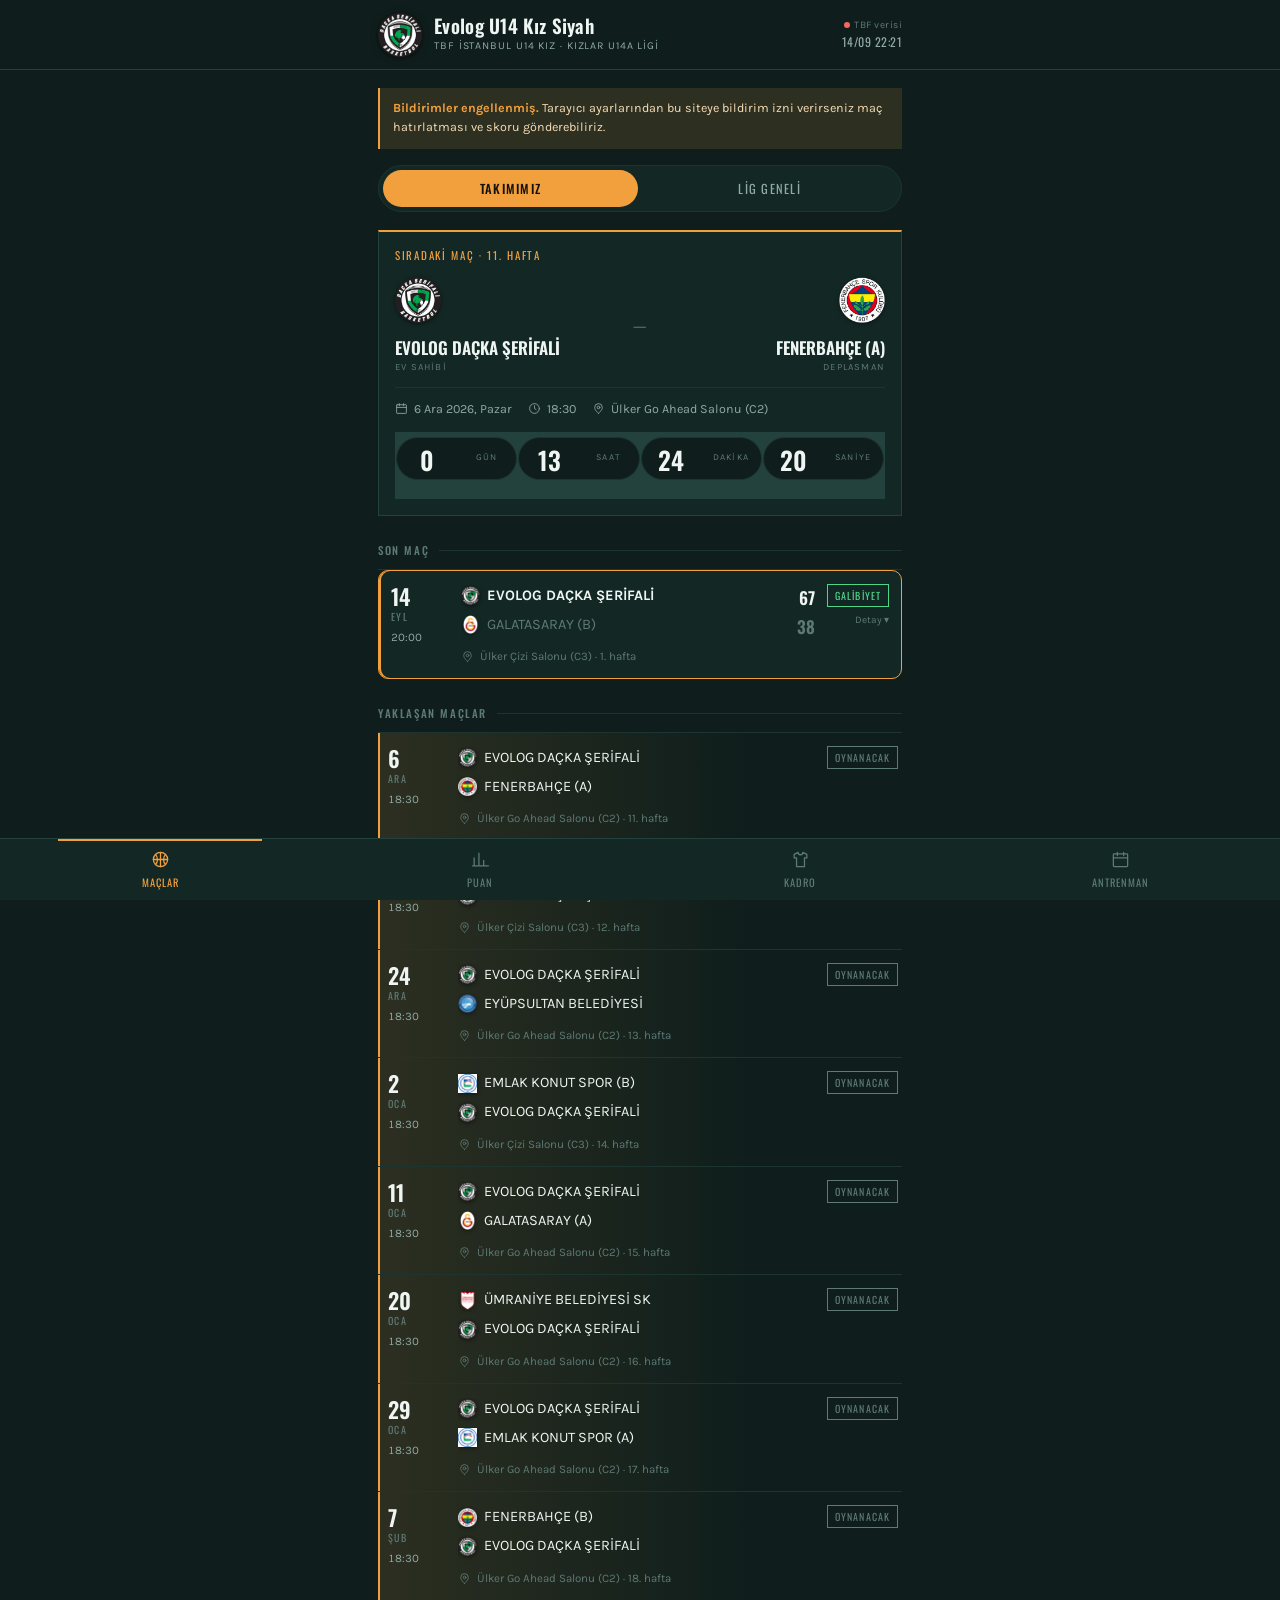
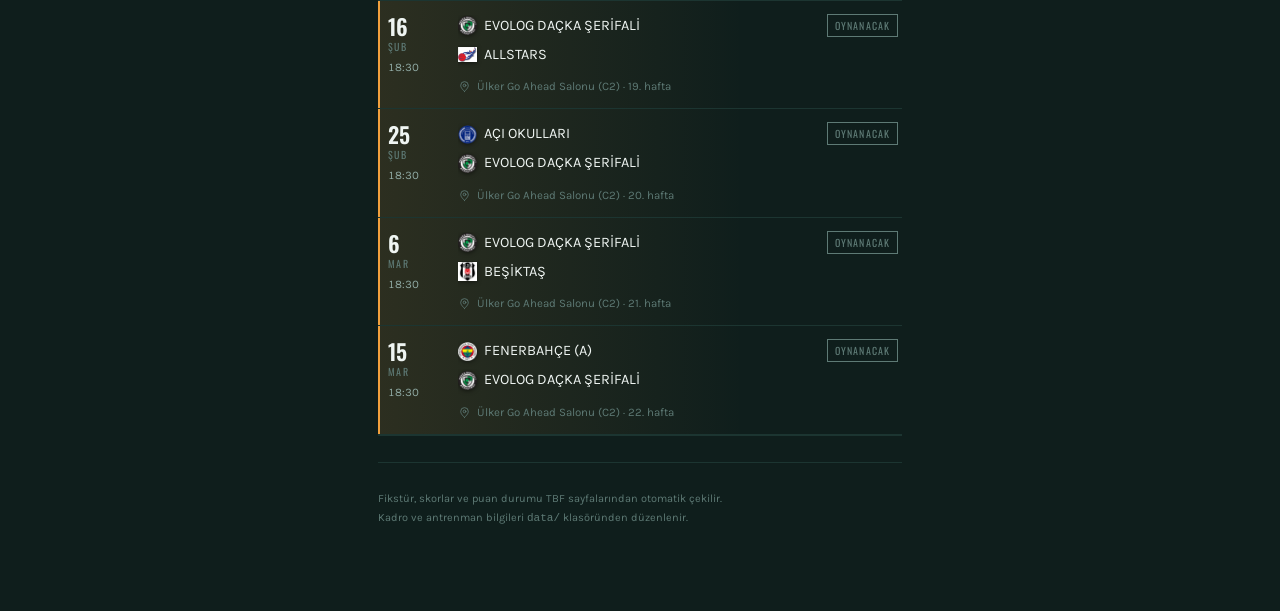
==== evolog/index.html @ e5e6396a "Maclar sekmesi yeni sira: siradaki mac -> son oynanan mac -> fikstur -> onceki Taze sonuc en cok mer" ====
<!DOCTYPE html>
<html lang="tr">
<head>
<meta charset="UTF-8">
<meta name="robots" content="noindex, nofollow">
  <meta name="viewport" content="width=device-width, initial-scale=1, viewport-fit=cover">
<meta name="theme-color" content="#0f1e1c">
<meta name="description" content="Evolog U14 Kız Siyah Basketbol Takımı — kadro, fikstür, puan durumu ve antrenman programı">
<meta name="apple-mobile-web-app-capable" content="yes">
<meta name="apple-mobile-web-app-status-bar-style" content="black-translucent">
<meta name="apple-mobile-web-app-title" content="Evolog U14 Siyah">
<title>Evolog U14 Kız Siyah</title>
<link rel="manifest" href="manifest.webmanifest">
<link rel="icon" href="icon.svg" type="image/svg+xml">
<link rel="apple-touch-icon" href="icon-192.png">
<link rel="preconnect" href="https://fonts.googleapis.com">
<link rel="preconnect" href="https://fonts.gstatic.com" crossorigin>
<link rel="stylesheet" href="https://fonts.googleapis.com/css2?family=Oswald:wght@400;500;600;700&family=Karla:wght@400;500;700&display=swap">
<link rel="stylesheet" href="styles.css">
</head>
<body>

<header class="topbar">
  <div class="wrap">
    <img class="crest" src="logo.png" alt="Evolog Şerifali Spor Kulübü" width="44" height="44">
    <div>
      <h1>Evolog U14 Kız Siyah</h1>
      <div class="sub" id="leagueLabel">TBF İstanbul U14 Kız</div>
    </div>
    <div class="sync" id="syncBox"><span class="dot off"></span>yükleniyor</div>
  </div>
</header>

<main class="wrap">
  <section class="panel" id="panel-maclar" role="tabpanel" aria-labelledby="tab-maclar">
    <div id="matchNotice"></div>
    <div id="pushSlot"></div>

    <div class="seg" role="tablist" aria-label="Maç görünümü">
      <button role="tab" id="seg-bizim" data-view="bizim" aria-selected="true">Takımımız</button>
      <button role="tab" id="seg-lig" data-view="lig" aria-selected="false">Lig geneli</button>
    </div>

    <div id="viewOurs">
      <div id="boardSlot"></div>

      <h2 class="eyebrow" id="lastTitle" hidden>Son maç</h2>
      <div class="sheet" id="lastMatch"></div>

      <h2 class="eyebrow" id="upcomingTitle">Yaklaşan maçlar</h2>
      <div class="sheet" id="upcomingList"></div>

      <h2 class="eyebrow" id="prevTitle" hidden>Önceki maçlar</h2>
      <div class="sheet" id="playedList"></div>
    </div>

    <div id="viewLeague" hidden>
      <div id="leagueWeeks"></div>
    </div>
  </section>

  <section class="panel" id="panel-puan" role="tabpanel" aria-labelledby="tab-puan" hidden>
    <div id="standingsNotice"></div>
    <h2 class="eyebrow" id="standingsTitle">Puan durumu</h2>
    <div id="standingsSlot"></div>
  </section>

  <section class="panel" id="panel-kadro" role="tabpanel" aria-labelledby="tab-kadro" hidden>
    <h2 class="eyebrow">Kadro</h2>
    <div class="sheet" id="rosterSlot"></div>
    <h2 class="eyebrow">Teknik kadro</h2>
    <div class="sheet" id="staffSlot"></div>
  </section>

  <section class="panel" id="panel-antrenman" role="tabpanel" aria-labelledby="tab-antrenman" hidden>
    <div id="nextTrainingSlot"></div>
    <h2 class="eyebrow">Haftalık program</h2>
    <div class="sheet" id="sessionsSlot"></div>
    <h2 class="eyebrow">Salonlar</h2>
    <div class="sheet" id="venuesSlot"></div>
    <p class="adminlink"><a href="yonetim.html">Antrenman programını düzenle</a></p>
  </section>

  <footer>
    Fikstür, skorlar ve puan durumu TBF sayfalarından otomatik çekilir.<br>
    Kadro ve antrenman bilgileri <code>data/</code> klasöründen düzenlenir.
  </footer>
</main>

<div class="overlay" id="playerSheet" hidden></div>

<div class="toast" id="toast" role="status" aria-live="polite" hidden></div>

<nav class="tabbar" role="tablist" aria-label="Bölümler">
  <button role="tab" id="tab-maclar" data-panel="maclar" aria-selected="true" aria-controls="panel-maclar">
    <svg viewBox="0 0 24 24" aria-hidden="true"><circle cx="12" cy="12" r="9"/><path d="M3 12h18M12 3v18M5.6 5.6c3.4 3 3.4 9.8 0 12.8M18.4 5.6c-3.4 3-3.4 9.8 0 12.8"/></svg>
    Maçlar
  </button>
  <button role="tab" id="tab-puan" data-panel="puan" aria-selected="false" aria-controls="panel-puan">
    <svg viewBox="0 0 24 24" aria-hidden="true"><path d="M4 20V10M10 20V4M16 20v-7M22 20H2"/></svg>
    Puan
  </button>
  <button role="tab" id="tab-kadro" data-panel="kadro" aria-selected="false" aria-controls="panel-kadro">
    <svg viewBox="0 0 24 24" aria-hidden="true"><path d="M9 3 4 5.5V10h3v11h10V10h3V5.5L15 3a3 3 0 0 1-6 0Z"/></svg>
    Kadro
  </button>
  <button role="tab" id="tab-antrenman" data-panel="antrenman" aria-selected="false" aria-controls="panel-antrenman">
    <svg viewBox="0 0 24 24" aria-hidden="true"><rect x="3" y="5" width="18" height="16" rx="1"/><path d="M3 10h18M8 3v4M16 3v4"/></svg>
    Antrenman
  </button>
</nav>

<script src="app.js"></script>
</body>
</html>
---- evolog/styles.css ----
/* Evolog U14 Kız — saha kenarı skorbord arayüzü.
   Bilinçli olarak tek temalı: loş salonlarda okunacak, her zeminde aynı durur. */

:root {
  /* Zemin: saha yeşiline çalan derin mürekkep */
  --ink:       #0f1e1c;
  --ink-2:     #132825;
  --ink-3:     #1b3733;
  --line:      #24423d;
  --line-soft: #1c3531;

  /* Metin */
  --chalk:     #eff5f2;
  --chalk-dim: #8fa9a3;
  --chalk-faint:#5e7a75;

  /* Aksan: parke ve top kehribarı — sayfada tek bir yerde harcanır */
  --amber:     #f2a03d;
  --amber-dim: rgba(242, 160, 61, .13);

  /* Anlamsal renkler (aksandan ayrı) */
  --win:  #4fd48a;
  --loss: #f2695e;

  --display: "Oswald", "Arial Narrow", Arial, sans-serif;
  --body: "Karla", system-ui, -apple-system, "Segoe UI", sans-serif;

  --gutter: 18px;
  --rail: 58px;
  --tabbar: 62px;
  --safe-b: env(safe-area-inset-bottom, 0px);
  --safe-t: env(safe-area-inset-top, 0px);
}

* { margin: 0; padding: 0; box-sizing: border-box; -webkit-tap-highlight-color: transparent; }
html { -webkit-text-size-adjust: 100%; background: var(--ink); }

body {
  min-height: 100vh;
  background: var(--ink);
  color: var(--chalk);
  font-family: var(--body);
  font-size: 15px;
  line-height: 1.5;
  padding-bottom: calc(var(--tabbar) + var(--safe-b) + 16px);
  overscroll-behavior-y: contain;
}

:focus-visible { outline: 2px solid var(--amber); outline-offset: 2px; border-radius: 3px; }

.wrap { max-width: 560px; margin: 0 auto; padding-inline: var(--gutter); }

/* ---------------------------------------------------------- üst bar */
.topbar {
  position: sticky; top: 0; z-index: 20;
  background: var(--ink);
  border-bottom: 1px solid var(--line);
  padding-block: 0;
}
.topbar .wrap {
  display: flex; align-items: center; gap: 12px;
  padding-top: calc(var(--safe-t) + 13px); padding-bottom: 12px;
}
.crest {
  width: 38px; height: 38px; flex: 0 0 38px; border-radius: 3px;
  background: var(--amber); color: #2a1a05;
  font-family: var(--display); font-weight: 700; font-size: 15px;
  display: grid; place-items: center; letter-spacing: .5px;
}
.topbar h1 {
  font-family: var(--display); font-weight: 600; font-size: 19px;
  letter-spacing: .3px; line-height: 1.05; text-wrap: balance;
}
.topbar .sub {
  font-size: 10.5px; color: var(--chalk-dim); letter-spacing: .9px;
  text-transform: uppercase; margin-top: 2px;
}
.sync {
  margin-left: auto; text-align: right; font-size: 10px; color: var(--chalk-faint);
  letter-spacing: .5px; line-height: 1.5; white-space: nowrap;
}
.sync .stamp { font-family: var(--display); font-size: 12px; color: var(--chalk-dim); }
.dot { width: 6px; height: 6px; border-radius: 50%; display: inline-block; margin-right: 4px; }
.dot.ok { background: var(--win); }
.dot.stale { background: var(--amber); }
.dot.off { background: var(--loss); }

/* ---------------------------------------------------------- genel */
main { padding-top: 18px; }
.panel[hidden] { display: none; }

.eyebrow {
  font-family: var(--display); font-weight: 500;
  font-size: 11px; letter-spacing: 1.6px; text-transform: uppercase;
  color: var(--chalk-faint); margin: 26px 0 10px;
  display: flex; align-items: center; gap: 10px;
}
.eyebrow::after { content: ""; flex: 1; height: 1px; background: var(--line-soft); }
main .panel > .eyebrow:first-of-type { margin-top: 4px; }

.icon { width: 13px; height: 13px; flex: 0 0 13px; stroke: currentColor; fill: none;
        stroke-width: 1.6; stroke-linecap: round; stroke-linejoin: round; vertical-align: -2px; }

.note {
  display: flex; gap: 10px; align-items: flex-start;
  border-left: 2px solid var(--amber); background: var(--amber-dim);
  padding: 11px 13px; font-size: 12.5px; line-height: 1.55;
  color: #f7ddb6; margin-bottom: 16px;
}
.note b { color: var(--amber); font-weight: 700; }
.note.bad { border-left-color: var(--loss); background: rgba(242,105,94,.1); color: #f8cdc9; }
.note.bad b { color: var(--loss); }
.note code { font-size: 11.5px; background: rgba(0,0,0,.28); padding: 1px 4px; border-radius: 2px; }

.blank {
  color: var(--chalk-faint); font-size: 13px; padding: 26px 0;
  border-top: 1px solid var(--line-soft); border-bottom: 1px solid var(--line-soft);
  text-align: center;
}

/* ---------------------------------------------------------- skorbord */
.board {
  background: var(--ink-2); border: 1px solid var(--line);
  border-top: 2px solid var(--amber);
  padding: 15px 16px 16px;
}
.board .label {
  font-family: var(--display); font-size: 11px; letter-spacing: 1.7px;
  text-transform: uppercase; color: var(--amber);
}
.board-teams {
  display: grid; grid-template-columns: 1fr auto 1fr; gap: 10px;
  align-items: center; margin: 14px 0 4px;
}
.board-teams .tname {
  font-family: var(--display); font-weight: 600; font-size: 17px;
  line-height: 1.15; text-wrap: balance;
}
.board-teams .trole {
  font-size: 9.5px; letter-spacing: 1.2px; text-transform: uppercase;
  color: var(--chalk-faint); margin-top: 3px;
}
.board-teams .side.right { text-align: right; }
.board-teams .dash {
  font-family: var(--display); color: var(--chalk-faint); font-size: 13px; letter-spacing: 1px;
}
.board-meta {
  display: flex; flex-wrap: wrap; gap: 5px 16px; margin-top: 12px;
  font-size: 12.5px; color: var(--chalk-dim);
  padding-top: 12px; border-top: 1px solid var(--line-soft);
}
.board-meta span { display: inline-flex; align-items: center; gap: 6px; }

.clock { display: grid; grid-template-columns: repeat(4, 1fr); gap: 1px; margin-top: 14px;
         background: var(--line); border: 1px solid var(--line); }
.clock .seg { background: var(--ink); padding: 9px 2px 7px; text-align: center; }
.clock .n {
  font-family: var(--display); font-weight: 600; font-size: 25px; line-height: 1;
  font-variant-numeric: tabular-nums; display: block; color: var(--chalk);
}
.clock .u {
  font-size: 9px; letter-spacing: 1.2px; text-transform: uppercase;
  color: var(--chalk-faint); display: block; margin-top: 4px;
}
.clock.live .n { color: var(--amber); }

/* ---------------------------------------------------------- fikstür çizelgesi */
.sheet { border-top: 1px solid var(--line-soft); }
.fx { border-bottom: 1px solid var(--line-soft); }
.fx.ours { background: linear-gradient(90deg, var(--amber-dim), transparent 70%); box-shadow: inset 2px 0 0 var(--amber); }

.fx-head {
  display: grid; grid-template-columns: var(--rail) minmax(0, 1fr) auto;
  gap: 12px; align-items: start; width: 100%;
  background: none; border: 0; color: inherit; font: inherit; text-align: left;
  padding: 13px 4px 13px 0; cursor: pointer;
}
.fx-head[disabled] { cursor: default; }
.fx.ours .fx-head { padding-left: 10px; }

.fx-when { padding-top: 1px; }
.fx-when .dd {
  font-family: var(--display); font-weight: 600; font-size: 22px; line-height: 1;
  display: block; font-variant-numeric: tabular-nums;
}
.fx-when .mm {
  font-family: var(--display); font-size: 10px; letter-spacing: 1.4px;
  text-transform: uppercase; color: var(--chalk-faint); display: block; margin-top: 2px;
}
.fx-when .hh {
  font-size: 11.5px; color: var(--chalk-dim); display: block; margin-top: 5px;
  font-variant-numeric: tabular-nums;
}

.fx-team {
  display: flex; justify-content: space-between; align-items: baseline; gap: 10px;
  padding: 1px 0;
}
.fx-team .nm { overflow: hidden; text-overflow: ellipsis; white-space: nowrap; font-size: 14.5px; }
.fx-team .sc {
  font-family: var(--display); font-weight: 600; font-size: 17px;
  font-variant-numeric: tabular-nums; color: var(--chalk-dim);
}
.fx-team.won .nm { font-weight: 700; }
.fx-team.won .sc { color: var(--chalk); }
.fx-team.lost .nm, .fx-team.lost .sc { color: var(--chalk-faint); }
.fx-sub {
  font-size: 11.5px; color: var(--chalk-faint); margin-top: 6px;
  display: flex; align-items: center; gap: 6px; min-width: 0;
}
.fx-sub span { overflow: hidden; text-overflow: ellipsis; white-space: nowrap; min-width: 0; }

.tag {
  font-family: var(--display); font-size: 10px; letter-spacing: 1.1px;
  text-transform: uppercase; padding: 3px 7px; white-space: nowrap;
  border: 1px solid currentColor; display: inline-block;
}
.tag.w { color: var(--win); }
.tag.l { color: var(--loss); }
.tag.s { color: var(--chalk-faint); }
.caret { font-size: 10px; color: var(--chalk-faint); margin-top: 6px; text-align: right; }

/* maç detayı */
.fx-body { padding: 0 0 16px var(--rail); margin-left: 12px; }
.fx.ours .fx-body { padding-left: calc(var(--rail) + 10px); }
.periods { display: grid; grid-auto-flow: column; gap: 1px; background: var(--line);
           border: 1px solid var(--line); margin-bottom: 16px; }
.periods .p { background: var(--ink-2); padding: 7px 2px; text-align: center; }
.periods .pn { font-size: 9px; letter-spacing: 1px; color: var(--chalk-faint);
               display: block; text-transform: uppercase; }
.periods .ps { font-family: var(--display); font-size: 14px; font-variant-numeric: tabular-nums;
               display: block; margin-top: 2px; }

.box-title {
  font-family: var(--display); font-size: 11px; letter-spacing: 1.4px;
  text-transform: uppercase; color: var(--chalk-dim); margin-bottom: 7px;
}
.scroll { overflow-x: auto; -webkit-overflow-scrolling: touch; overscroll-behavior-x: contain;
  scrollbar-width: thin; scrollbar-color: var(--line) transparent; }
.scroll::-webkit-scrollbar { height: 6px; }
.scroll::-webkit-scrollbar-thumb { background: var(--line); border-radius: 3px; }
.scroll::-webkit-scrollbar-track { background: transparent; }
table.box { width: 100%; border-collapse: collapse; font-size: 12.5px; }
table.box th {
  font-family: var(--display); font-size: 10px; letter-spacing: .8px; font-weight: 500;
  color: var(--chalk-faint); text-transform: uppercase;
  padding: 0 6px 6px; border-bottom: 1px solid var(--line); text-align: right;
}
table.box td { padding: 7px 6px; text-align: right; font-variant-numeric: tabular-nums;
               border-bottom: 1px solid var(--line-soft); white-space: nowrap; }
table.box th:first-child, table.box td:first-child { text-align: left; padding-left: 0;
  font-family: var(--display); font-size: 14px; color: var(--chalk-dim); width: 24px; }
table.box th:nth-child(2), table.box td:nth-child(2) { text-align: left; }
table.box td.pts { color: var(--amber); font-weight: 700; }
table.box + .box-title { margin-top: 18px; }

/* ---------------------------------------------------------- puan durumu */
table.tbl { width: 100%; border-collapse: collapse; font-size: 13.5px; }
table.tbl th {
  font-family: var(--display); font-size: 10px; letter-spacing: .9px; font-weight: 500;
  text-transform: uppercase; color: var(--chalk-faint);
  padding: 0 4px 8px; text-align: right; border-bottom: 1px solid var(--line);
}
table.tbl td { padding: 11px 4px; text-align: right; font-variant-numeric: tabular-nums;
               border-bottom: 1px solid var(--line-soft); }
table.tbl th:first-child, table.tbl td:first-child {
  text-align: left; width: 20px; padding-left: 0;
  font-family: var(--display); color: var(--chalk-faint);
}
table.tbl th:nth-child(2), table.tbl td:nth-child(2) {
  text-align: left; max-width: 40vw; overflow: hidden;
  text-overflow: ellipsis; white-space: nowrap;
}
table.tbl td:last-child { font-family: var(--display); font-size: 15px; padding-right: 0; }
table.tbl th:last-child { padding-right: 0; }
table.tbl tr.ours td { background: var(--amber-dim); font-weight: 700; }
table.tbl tr.ours td:first-child {
  box-shadow: inset 2px 0 0 var(--amber); color: var(--amber); padding-left: 9px;
}
table.tbl tr.ours td:last-child { color: var(--amber); }
.key { font-size: 11px; color: var(--chalk-faint); margin-top: 12px; line-height: 1.7; }

/* ---------------------------------------------------------- takım kağıdı */
.sheet .pl {
  display: grid; grid-template-columns: var(--rail) minmax(0, 1fr) auto;
  gap: 12px; align-items: center; padding: 12px 0;
  border-bottom: 1px solid var(--line-soft);
}
.sheet .ss {
  display: grid; grid-template-columns: minmax(0, 1fr) auto;
  gap: 12px; align-items: center; padding: 13px 0;
  border-bottom: 1px solid var(--line-soft);
}
.pl .no {
  font-family: var(--display); font-weight: 600; font-size: 24px;
  color: var(--amber); font-variant-numeric: tabular-nums; line-height: 1;
}
.pl .nm { font-size: 15px; }
.pl .meta { font-size: 11.5px; color: var(--chalk-faint); margin-top: 2px; }
.pl .yr { font-family: var(--display); font-size: 12px; color: var(--chalk-faint);
          letter-spacing: .5px; }

.ss .role { font-size: 10px; letter-spacing: 1.1px; text-transform: uppercase;
            color: var(--chalk-faint); font-family: var(--display); }
.ss .nm { font-size: 14.5px; margin-top: 2px; }
.ss a { color: var(--amber); text-decoration: none; font-family: var(--display);
        font-size: 11px; letter-spacing: 1.1px; text-transform: uppercase;
        border: 1px solid var(--amber); padding: 4px 9px; }

/* ---------------------------------------------------------- antrenman */
.ts { border-bottom: 1px solid var(--line-soft); display: grid;
      grid-template-columns: 74px minmax(0, 1fr); gap: 12px; padding: 13px 0; }
.ts > div { min-width: 0; }
.ts.today { background: linear-gradient(90deg, var(--amber-dim), transparent 70%);
            box-shadow: inset 2px 0 0 var(--amber); padding-left: 10px; }
.ts .dy { font-family: var(--display); font-size: 12.5px; letter-spacing: .4px;
          line-height: 1.2; color: var(--chalk-dim); }
.ts.today .dy { color: var(--amber); }
.ts .now { font-family: var(--display); font-size: 9.5px; letter-spacing: 1.2px;
           color: var(--amber); display: block; margin-top: 3px; }
.ts .tt { font-family: var(--display); font-weight: 500; font-size: 16px; letter-spacing: .2px; }
.ts .hr { font-size: 13px; color: var(--chalk); font-variant-numeric: tabular-nums; margin-top: 3px; }
.ts .wh { font-size: 11.5px; color: var(--chalk-faint); margin-top: 4px;
          display: flex; align-items: center; gap: 6px; flex-wrap: wrap; }
.ts .wh a { color: var(--amber); text-decoration: none; }

.venue { padding: 13px 0; border-bottom: 1px solid var(--line-soft); }
.venue .vn { font-family: var(--display); font-weight: 500; font-size: 15.5px; }
.venue .va { font-size: 12.5px; color: var(--chalk-faint); margin-top: 3px; }
.venue a { color: var(--amber); text-decoration: none; font-size: 12px;
           font-family: var(--display); letter-spacing: 1px; text-transform: uppercase;
           display: inline-block; margin-top: 7px; }

/* ---------------------------------------------------------- sekmeler */
.tabbar {
  position: fixed; left: 0; right: 0; bottom: 0; z-index: 30;
  height: calc(var(--tabbar) + var(--safe-b)); padding-bottom: var(--safe-b);
  display: grid; grid-template-columns: repeat(4, 1fr);
  background: var(--ink-2); border-top: 1px solid var(--line);
}
.tabbar button {
  background: none; border: 0; color: var(--chalk-faint); font-family: var(--display);
  font-size: 10.5px; letter-spacing: 1px; text-transform: uppercase;
  display: flex; flex-direction: column; align-items: center; justify-content: center;
  gap: 5px; cursor: pointer; padding: 0; position: relative;
}
.tabbar button svg { width: 19px; height: 19px; stroke: currentColor; fill: none;
                     stroke-width: 1.6; stroke-linecap: round; stroke-linejoin: round; }
.tabbar button[aria-selected="true"] { color: var(--amber); }
.tabbar button[aria-selected="true"]::before {
  content: ""; position: absolute; top: 0; left: 18%; right: 18%; height: 2px; background: var(--amber);
}

footer { color: var(--chalk-faint); font-size: 11px; line-height: 1.75;
         padding: 26px 0 6px; border-top: 1px solid var(--line-soft); margin-top: 26px; }

@media (min-width: 560px) {
  .sheet .pl { grid-template-columns: var(--rail) minmax(0, 1fr) auto; }
}

@media (prefers-reduced-motion: reduce) {
  * { animation: none !important; transition: none !important; }
}

/* --- otomatik tazeleme bildirimi ------------------------------------- */
.toast{
  position:fixed; left:50%; bottom:calc(var(--tabbar) + var(--safe-b) + 14px);
  transform:translate(-50%, 12px);
  max-width:min(92vw, 30rem); padding:.7rem 1.05rem;
  background:var(--amber); color:#14110b;
  font-family:var(--body); font-size:.86rem; font-weight:700;
  letter-spacing:.01em; border-radius:999px;
  box-shadow:0 10px 30px rgb(0 0 0 / .45);
  opacity:0; pointer-events:none; z-index:60;
  transition:opacity .28s ease, transform .28s ease;
}
.toast.show{ opacity:1; transform:translate(-50%, 0); }
@media (prefers-reduced-motion:reduce){ .toast{ transition:none; } }

.adminlink{ margin:1.8rem 0 0; text-align:center; }
.adminlink a{ color:var(--chalk-faint); font-size:.78rem; letter-spacing:.04em; text-decoration:none;
  border-bottom:1px dotted var(--line); padding-bottom:1px; }
.adminlink a:hover{ color:var(--amber); border-color:var(--amber); }

/* ------------------------------------------- dar ekranda tablolar yana kayar
   Telefonda 9 sütun sıkışıp okunmaz hale geliyordu. Tabloya alt sınır genişlik
   verip kaydırılabilir yaptık; sıra ve takım sütunu sabit kalır ki hangi satıra
   baktığınız kaybolmasın. */
@media (max-width: 620px) {
  table.tbl { min-width: 31rem; }
  table.box { min-width: 33rem; }

  table.tbl th:nth-child(2), table.tbl td:nth-child(2) { max-width: 9.5rem; }

  table.tbl th:first-child,  table.tbl td:first-child,
  table.tbl th:nth-child(2), table.tbl td:nth-child(2) {
    position: sticky; background: var(--ink); z-index: 2;
  }
  table.tbl th:first-child,  table.tbl td:first-child  { left: 0; }
  table.tbl th:nth-child(2), table.tbl td:nth-child(2) { left: 20px; }

  /* Sabit sütunların bittiği yer belli olsun. */
  table.tbl th:nth-child(2)::after, table.tbl td:nth-child(2)::after {
    content: ""; position: absolute; inset: 0 0 0 auto; width: 1px; background: var(--line);
  }

  /* Sabit hücre saydam olamaz: kendi satırımızın vurgusu düz renge çevrildi. */
  table.tbl tr.ours td:first-child, table.tbl tr.ours td:nth-child(2) { background: #2c2f20; }
}

.swipe-hint { display: none; }
@media (max-width: 620px) {
  .swipe-hint { display: block; font-size: 11px; color: var(--chalk-faint); margin-top: 8px; }
}

/* ------------------------------------------------------- takım logoları */
.tm { display: inline-flex; align-items: center; gap: 8px; min-width: 0; }
.tm > span { overflow: hidden; text-overflow: ellipsis; white-space: nowrap; }
img.lg { width: 22px; height: 22px; object-fit: contain; flex: 0 0 auto;
  filter: drop-shadow(0 1px 2px rgb(0 0 0 / .5)); }
img.lg.big { width: 46px; height: 46px; margin-bottom: 8px; }
.fx-team .nm .tm { gap: 7px; }
.fx-team .nm img.lg { width: 19px; height: 19px; }

/* --------------------------------------------------- antrenman programı
   Salonda/serviste telefona bakılarak okunuyor: saat, gün ve salon iri ve
   kontrastlı. Aynı güne düşen birden fazla seans tek başlık altında. */
.tday { border: 1px solid var(--line-soft); border-radius: 12px;
  background: var(--ink-2); margin-bottom: 12px; overflow: hidden; }
.tday.today { border-color: var(--amber); box-shadow: 0 0 0 1px var(--amber-dim); }

.tday-h { display: flex; align-items: baseline; gap: 10px;
  padding: 12px 14px; background: var(--ink-3); border-bottom: 1px solid var(--line-soft); }
.tday-n { font-family: var(--display); font-size: 19px; font-weight: 600;
  letter-spacing: .04em; text-transform: uppercase; color: var(--chalk); }
.tday-d { font-family: var(--display); font-size: 14px; color: var(--chalk-dim);
  letter-spacing: .06em; }
.tday-h .now { margin-left: auto; font-family: var(--display); font-size: 10px;
  letter-spacing: .14em; background: var(--amber); color: #14110b;
  padding: 3px 9px; border-radius: 999px; }

.tslot { display: grid; grid-template-columns: 5.4rem minmax(0, 1fr);
  gap: 14px; padding: 14px 14px 14px 11px; border-top: 1px solid var(--line-soft);
  border-left: 3px solid var(--venue, var(--amber)); }
.tslot:first-of-type { border-top: 0; }
.tslot-t { font-family: var(--display); font-size: 27px; font-weight: 500;
  line-height: 1; color: var(--amber); font-variant-numeric: tabular-nums; }
.tslot-e { display: block; font-size: 14px; color: var(--chalk-faint); margin-top: 5px; }
.tslot-e::before { content: "→ "; }
.tslot-x { font-family: var(--display); font-size: 17px; letter-spacing: .03em;
  color: var(--chalk); margin-bottom: 5px; }
.tslot-v { display: flex; align-items: center; gap: 6px; flex-wrap: wrap;
  font-size: 15px; color: var(--chalk-dim); }
/* Salon adı kendi renginde bir rozet: hangi salon olduğu okumadan anlaşılsın. */
.vchip { font-family: var(--display); font-size: 14px; letter-spacing: .05em;
  text-transform: uppercase; color: var(--venue, var(--amber));
  border: 1px solid color-mix(in srgb, var(--venue, #f2a03d) 45%, transparent);
  background: color-mix(in srgb, var(--venue, #f2a03d) 13%, transparent);
  padding: 3px 10px; border-radius: 999px; }
@supports not (color: color-mix(in srgb, red 50%, blue)) {
  .vchip { border-color: var(--line); background: var(--ink-3); }
}
.tslot-v a { color: var(--amber); font-size: 13px; text-decoration: none;
  border-bottom: 1px solid transparent; }
.tslot-v a:hover { border-color: var(--amber); }
.tslot-c { font-size: 13px; color: var(--chalk-faint); margin-top: 4px; }

@media (max-width: 380px) {
  .tslot { grid-template-columns: 4.6rem minmax(0, 1fr); gap: 11px; padding: 12px; }
  .tslot-t { font-size: 23px; }
}

/* yönetim ekranı: salon renk örneği */
.swatch { width: 14px; height: 14px; border-radius: 4px; flex: 0 0 auto;
  border: 1px solid rgb(255 255 255 / .25); display: inline-block; }
.colorrow { display: flex; align-items: center; gap: .6rem; }
.colorrow span { font-size: .78rem; letter-spacing: .1em; text-transform: uppercase;
  color: var(--chalk-faint); }
.colorrow input[type=color] { width: 3.2rem; height: 2rem; padding: 2px; }

/* Başlıktaki kulüp arması (TBF'deki resmî logo). */
img.crest { width: 44px; height: 44px; object-fit: contain; border-radius: 0;
  background: none; border: 0; padding: 0; flex: 0 0 auto;
  filter: drop-shadow(0 1px 3px rgb(0 0 0 / .6)); }

/* ===================================================== oyuncu profili ===== */
/* Kadro satırı artık bir düğme: profil açar. */
.sheet button.pl { width: 100%; background: none; border: 0; border-bottom: 1px solid var(--line-soft);
  color: inherit; font: inherit; text-align: left; cursor: default; }
.sheet button.pl.has { cursor: pointer; }
.sheet button.pl.has:hover .nm { color: var(--amber); }
.sheet button.pl.has:focus-visible { outline: 2px solid var(--amber); outline-offset: -2px; }
.yr.avgpts { text-align: right; line-height: 1.15; }
.yr.avgpts b { display: block; font-family: var(--display); font-size: 19px; color: var(--amber); }
.yr.avgpts span { font-size: 10px; letter-spacing: .08em; text-transform: uppercase; color: var(--chalk-faint); }

body.locked { overflow: hidden; }
.overlay { position: fixed; inset: 0; background: rgb(4 10 9 / .72);
  backdrop-filter: blur(2px); z-index: 80; display: flex; align-items: flex-end; }
/* hidden özniteliği display:flex tarafından ezilmesin. */
[hidden] { display: none !important; }
@media (min-width: 640px) { .overlay { align-items: center; justify-content: center; } }

.psheet { background: var(--ink); width: 100%; max-height: 88vh; overflow-y: auto;
  border-top: 1px solid var(--line); border-radius: 16px 16px 0 0;
  padding-bottom: calc(18px + env(safe-area-inset-bottom, 0px)); }
@media (min-width: 640px) {
  .psheet { max-width: 38rem; border-radius: 14px; border: 1px solid var(--line); }
}

.ph { display: grid; grid-template-columns: auto minmax(0, 1fr) auto; gap: 14px;
  align-items: center; padding: 18px var(--gutter) 14px;
  border-bottom: 1px solid var(--line); position: sticky; top: 0; background: var(--ink); z-index: 2; }
.ph h2 { font-family: var(--display); font-size: 20px; font-weight: 500; letter-spacing: .03em; margin: 0; }
.pno { font-family: var(--display); font-size: 30px; color: var(--amber); line-height: 1;
  min-width: 1.6rem; text-align: center; }
.pmeta { font-size: 12.5px; color: var(--chalk-dim); margin-top: 3px; }
.pclose { background: none; border: 1px solid var(--line); color: var(--chalk-dim);
  width: 34px; height: 34px; border-radius: 50%; font-size: 15px; cursor: pointer; }
.pclose:hover { color: var(--amber); border-color: var(--amber); }
.pbody { padding: 16px var(--gutter) 0; }
.pbody .eyebrow { margin-top: 22px; }

/* Sezon özeti: rakam başrolde, grafik değil. */
.tiles { display: grid; grid-template-columns: repeat(3, minmax(0, 1fr)); gap: 8px; }
@media (max-width: 400px) { .tiles { grid-template-columns: repeat(2, minmax(0, 1fr)); } }
.tile { background: var(--ink-2); border: 1px solid var(--line-soft); border-radius: 10px;
  padding: 12px 10px; }
.tv { font-family: var(--display); font-size: 25px; line-height: 1; color: var(--chalk);
  font-variant-numeric: tabular-nums; }
.tl { font-size: 10.5px; letter-spacing: .1em; text-transform: uppercase;
  color: var(--chalk-faint); margin-top: 6px; }
.ts2 { font-size: 11.5px; color: var(--chalk-dim); margin-top: 3px; }

/* Maç dökümü: sayı sütununda satır içi büyüklük çubuğu (tek renk, tek ölçek). */
table.mlog td.barcell { position: relative; }
table.mlog td.barcell .bar { position: absolute; left: 0; top: 50%; transform: translateY(-50%);
  height: 17px; background: var(--amber-dim); border-radius: 0 4px 4px 0;
  border-left: 2px solid var(--amber); }
table.mlog td.barcell b { position: relative; font-family: var(--display); font-size: 15px;
  color: var(--amber); }
table.mlog td.mw { text-align: left; color: var(--chalk-faint); font-family: var(--display); }
table.mlog td.mo { text-align: left; white-space: nowrap; }
table.mlog td.mo span { display: inline-block; width: 6px; height: 6px; border-radius: 50%;
  margin-right: 7px; vertical-align: middle; }
table.mlog td.mo span.w { background: var(--win); }
table.mlog td.mo span.l { background: var(--loss); }

/* ====================================================== lig geneli ======= */
.seg { display: grid; grid-template-columns: 1fr 1fr; gap: 4px; padding: 4px;
  background: var(--ink-2); border: 1px solid var(--line-soft); border-radius: 999px;
  margin: 4px 0 18px; }
.seg button { background: none; border: 0; color: var(--chalk-dim); cursor: pointer;
  font-family: var(--display); font-size: 12.5px; letter-spacing: .1em;
  text-transform: uppercase; padding: 9px 6px; border-radius: 999px; }
.seg button[aria-selected="true"] { background: var(--amber); color: #14110b; font-weight: 500; }

.wk { border: 1px solid var(--line-soft); border-radius: 10px; margin-bottom: 8px;
  background: var(--ink-2); overflow: hidden; }
.wk-h { width: 100%; display: flex; align-items: center; gap: 10px; background: none;
  border: 0; color: inherit; cursor: pointer; padding: 12px 14px; text-align: left; }
.wk-h:focus-visible { outline: 2px solid var(--amber); outline-offset: -2px; }
.wk-n { font-family: var(--display); font-size: 15px; letter-spacing: .05em;
  text-transform: uppercase; }
.wk-s { font-size: 11.5px; color: var(--chalk-faint); margin-left: auto; }
.wk-h .caret { color: var(--chalk-faint); font-size: 12px; }

.lm { display: grid; grid-template-columns: 4.1rem minmax(0, 1fr); gap: 12px;
  padding: 11px 14px; border-top: 1px solid var(--line-soft); }
.lm.ours { background: var(--amber-dim); box-shadow: inset 3px 0 0 var(--amber); }
.lm-d { font-family: var(--display); font-size: 13.5px; color: var(--chalk-dim);
  line-height: 1.35; }
.lm-d span { display: block; font-size: 11.5px; color: var(--chalk-faint); }
.lm-t { display: flex; align-items: center; gap: 8px; padding: 2px 0; min-width: 0; }
.lm-t .tm { flex: 1 1 auto; font-size: 13.5px; }
.lm-t.won { color: var(--chalk); font-weight: 700; }
.lm-t.lost { color: var(--chalk-faint); }
.lm-s { font-family: var(--display); font-size: 16px; font-variant-numeric: tabular-nums;
  flex: 0 0 auto; min-width: 1.5rem; text-align: right; }
.lm-v { display: flex; align-items: center; gap: 5px; font-size: 11.5px;
  color: var(--chalk-faint); margin-top: 4px; }
.lm-v .icon { width: 12px; height: 12px; flex: 0 0 auto; }
.lm-v span { overflow: hidden; text-overflow: ellipsis; white-space: nowrap; }

/* ------------------------------------------------------------- bildirim */
.pushrow { display: flex; align-items: center; gap: 12px; margin: 0 0 14px;
  padding: 12px 14px; background: var(--ink-2); border: 1px solid var(--line-soft);
  border-radius: 10px; }
.pushrow.on { border-color: var(--win); }
.pushrow b { display: block; font-family: var(--display); font-size: 14px;
  letter-spacing: .04em; color: var(--chalk); }
.pushrow span { display: block; font-size: 12px; color: var(--chalk-dim); margin-top: 2px; }
.pushrow button { margin-left: auto; flex: 0 0 auto; background: var(--amber);
  color: #14110b; border: 0; border-radius: 999px; padding: 8px 18px; cursor: pointer;
  font-family: var(--display); font-size: 12px; letter-spacing: .1em; text-transform: uppercase; }
.pushrow.on button { background: transparent; color: var(--chalk-dim); border: 1px solid var(--line); }
.pushrow button:disabled { opacity: .5; cursor: default; }

/* Son oynanan maç: listede öne çıksın ama detayı kapalı başlar. */
.fx.hot { border: 1px solid var(--amber); border-radius: 10px; background: var(--ink-2); }
.fx.hot .fx-head { padding-left: 12px; padding-right: 12px; }
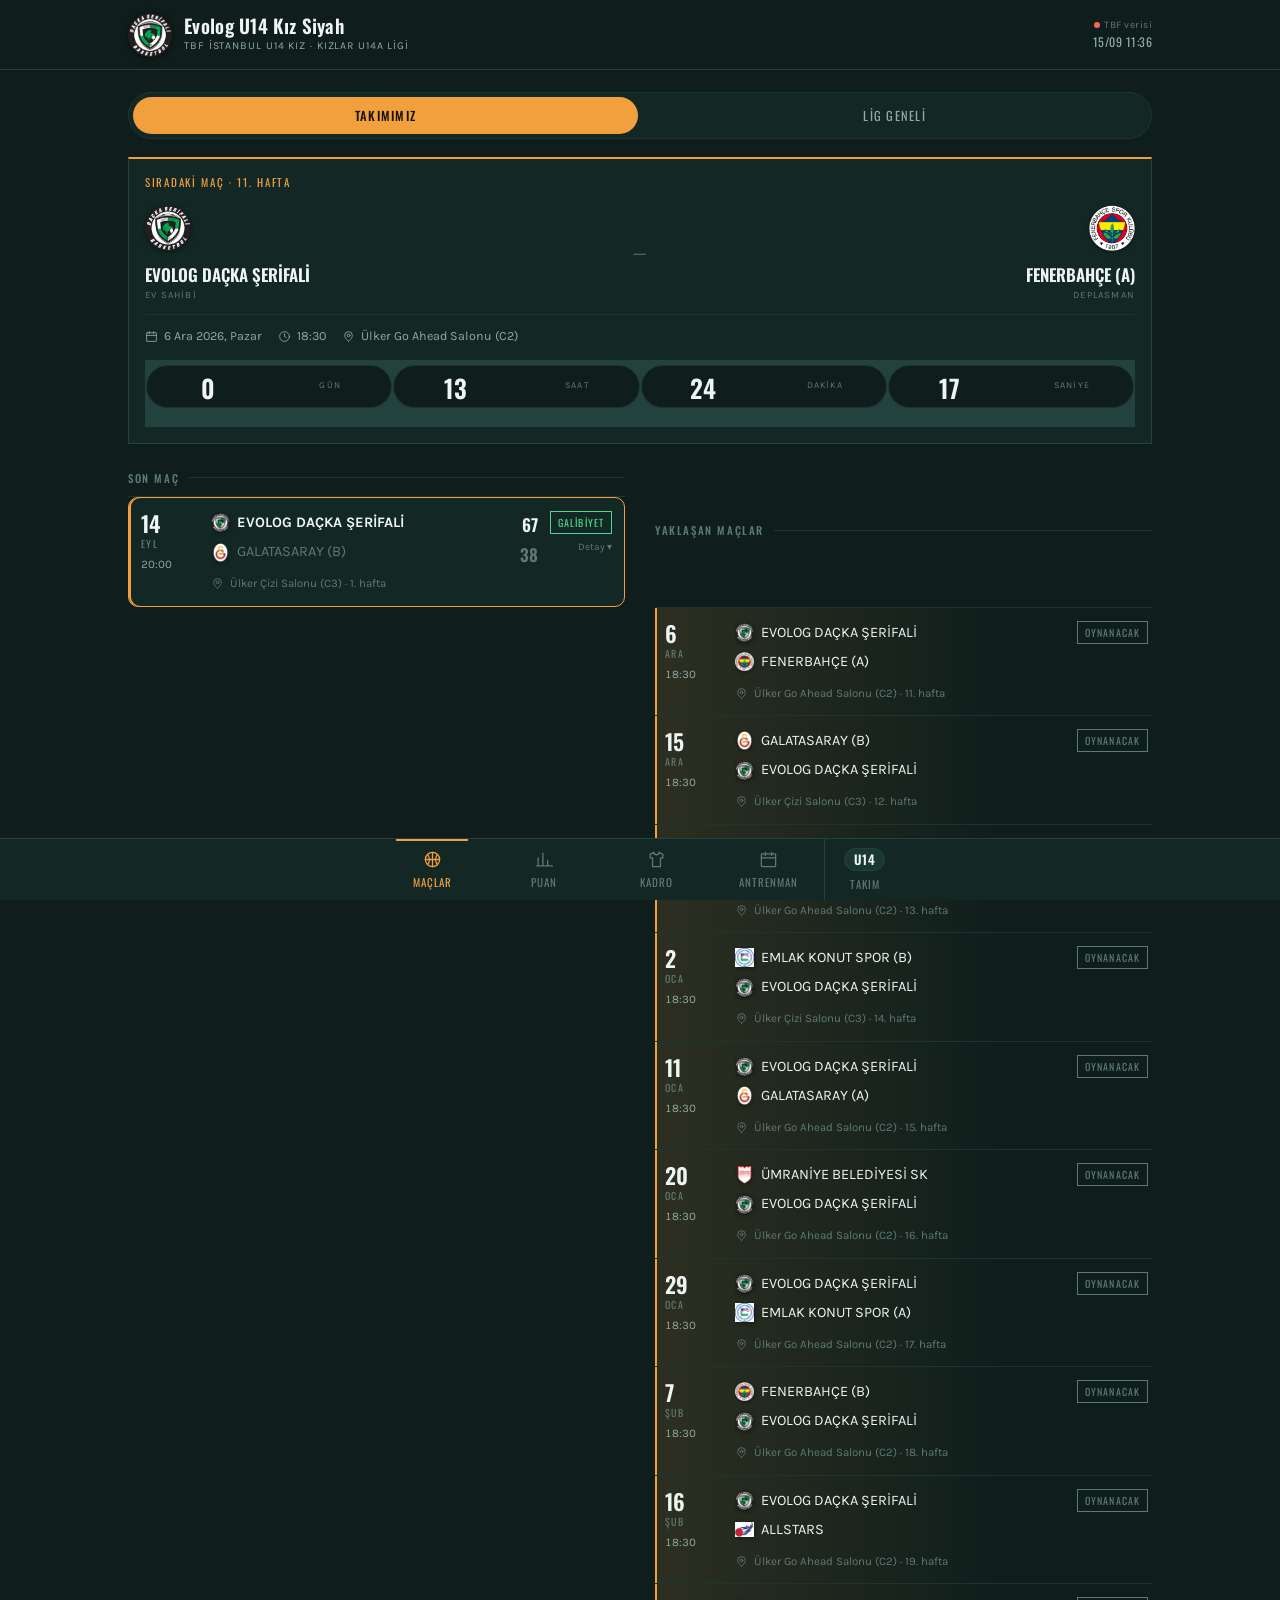
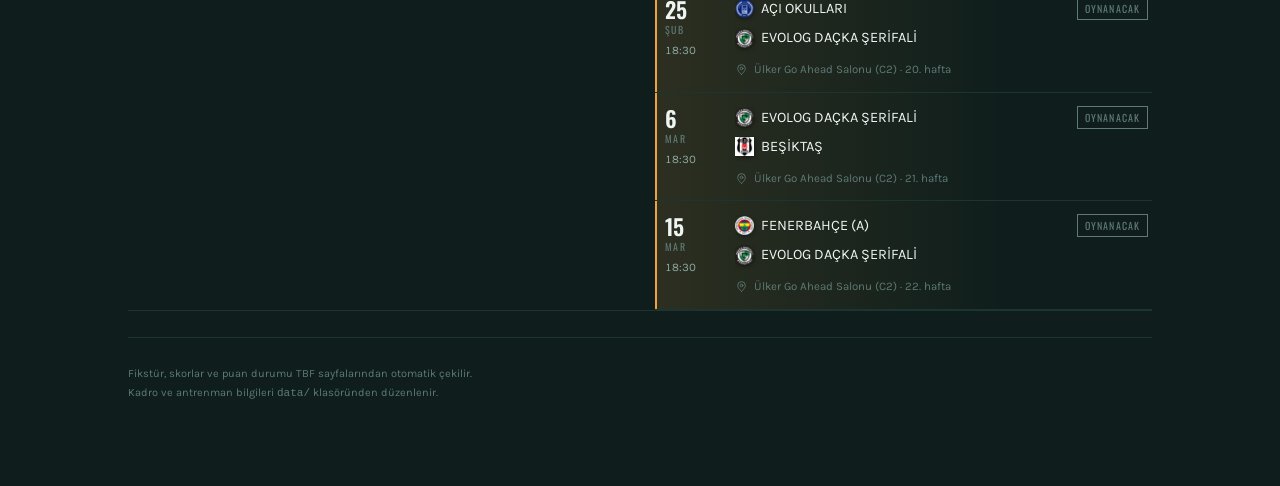
==== commit 764f0ad7: "Uygulamada yas secici: alt cubugun sag ucunda takim + ayarlar sayfasi - Secim localStorage'da, bir s" ====
--- a/evolog/index.html
+++ b/evolog/index.html
@@ -24,7 +24,7 @@
   <div class="wrap">
     <img class="crest" src="logo.png" alt="Evolog Şerifali Spor Kulübü" width="44" height="44">
     <div>
-      <h1>Evolog U14 Kız Siyah</h1>
+      <h1 id="teamName">Evolog U14 Kız Siyah</h1>
       <div class="sub" id="leagueLabel">TBF İstanbul U14 Kız</div>
     </div>
     <div class="sync" id="syncBox"><span class="dot off"></span>yükleniyor</div>
@@ -34,7 +34,7 @@
 <main class="wrap">
   <section class="panel" id="panel-maclar" role="tabpanel" aria-labelledby="tab-maclar">
     <div id="matchNotice"></div>
-    <div id="pushSlot"></div>
+    <div id="iosHint"></div>
 
     <div class="seg" role="tablist" aria-label="Maç görünümü">
       <button role="tab" id="seg-bizim" data-view="bizim" aria-selected="true">Takımımız</button>
@@ -88,6 +88,7 @@
 </main>
 
 <div class="overlay" id="playerSheet" hidden></div>
+<div class="overlay" id="ageSheet" hidden></div>
 
 <div class="toast" id="toast" role="status" aria-live="polite" hidden></div>
 
@@ -108,6 +109,11 @@
     <svg viewBox="0 0 24 24" aria-hidden="true"><rect x="3" y="5" width="18" height="16" rx="1"/><path d="M3 10h18M8 3v4M16 3v4"/></svg>
     Antrenman
   </button>
+  <button type="button" id="tab-takim" class="agetab" aria-haspopup="dialog" aria-expanded="false"
+          aria-label="Takım ve ayarlar">
+    <span class="agebadge" id="ageBadge">U14</span>
+    Takım
+  </button>
 </nav>
 
 <script src="app.js"></script>
--- a/evolog/styles.css
+++ b/evolog/styles.css
@@ -335,9 +335,19 @@
 .tabbar {
   position: fixed; left: 0; right: 0; bottom: 0; z-index: 30;
   height: calc(var(--tabbar) + var(--safe-b)); padding-bottom: var(--safe-b);
-  display: grid; grid-template-columns: repeat(4, 1fr);
+  display: grid; grid-template-columns: repeat(4, 1fr) 4.6rem;
   background: var(--ink-2); border-top: 1px solid var(--line);
 }
+/* Yas secici: cubugun sag ucunda, ayirici cizgiyle ayrilmis. */
+.tabbar .agetab { border-left: 1px solid var(--line); }
+.tabbar .agetab[aria-expanded="true"] { color: var(--amber); }
+.agebadge {
+  font-family: var(--display); font-size: 13px; font-weight: 600; letter-spacing: .5px;
+  line-height: 1; color: var(--chalk); border: 1px solid var(--line);
+  border-radius: 999px; padding: 4px 9px; background: var(--ink-3);
+}
+.tabbar .agetab[aria-expanded="true"] .agebadge,
+.tabbar .agetab:hover .agebadge { color: var(--amber); border-color: var(--amber); }
 .tabbar button {
   background: none; border: 0; color: var(--chalk-faint); font-family: var(--display);
   font-size: 10.5px; letter-spacing: 1px; text-transform: uppercase;
@@ -599,3 +609,75 @@
 /* Son oynanan maç: listede öne çıksın ama detayı kapalı başlar. */
 .fx.hot { border: 1px solid var(--amber); border-radius: 10px; background: var(--ink-2); }
 .fx.hot .fx-head { padding-left: 12px; padding-right: 12px; }
+
+
+/* ---------------------------------------------- takım / ayarlar sayfası */
+.ph.sh { grid-template-columns: minmax(0, 1fr) auto; }
+
+.slist { border-top: 1px solid var(--line-soft); margin-bottom: 18px; }
+.srow {
+  width: 100%; display: flex; align-items: center; justify-content: space-between;
+  gap: 12px; padding: 14px 2px; background: none; border: 0;
+  border-bottom: 1px solid var(--line-soft); color: var(--chalk);
+  font-family: var(--body); font-size: 15px; text-align: left; cursor: pointer;
+}
+.srow.flat { cursor: default; }
+.srow.link { text-decoration: none; }
+.srow:disabled { opacity: .5; cursor: progress; }
+.srow .dim { color: var(--chalk-dim); font-size: 13.5px; }
+.srow.pick.on { color: var(--amber); }
+.srow .tick { color: var(--amber); font-size: 15px; min-width: 1rem; text-align: right; }
+.shint { color: var(--chalk-dim); font-size: 12.5px; line-height: 1.6; margin: 10px 2px 0; }
+
+/* Anahtar: iOS'taki gibi kaydiran dugme. */
+.srow .sw {
+  flex: 0 0 auto; width: 44px; height: 26px; border-radius: 999px;
+  background: var(--ink-3); border: 1px solid var(--line); position: relative;
+  transition: background .18s ease, border-color .18s ease;
+}
+.srow .sw::after {
+  content: ""; position: absolute; top: 2px; left: 2px; width: 20px; height: 20px;
+  border-radius: 50%; background: var(--chalk-dim); transition: transform .18s ease, background .18s ease;
+}
+.srow.tgl.on .sw { background: var(--amber-dim); border-color: var(--amber); }
+.srow.tgl.on .sw::after { transform: translateX(18px); background: var(--amber); }
+
+/* iOS uyarısını kapatma düğmesi */
+.note .hintx {
+  flex: 0 0 auto; align-self: flex-start; background: none; border: 0;
+  color: var(--chalk-faint); font-size: 14px; line-height: 1; cursor: pointer;
+  padding: 2px 0 2px 10px;
+}
+.note .hintx:hover { color: var(--amber); }
+
+/* Yeni veri geldiğinde: mesaj yok, üst bardaki saat kısaca vurgulanır. */
+@keyframes syncpulse {
+  0%   { color: var(--amber); }
+  100% { color: inherit; }
+}
+.sync.pulse .stamp { animation: syncpulse 1.6s ease-out; }
+
+/* ------------------------------------------------- tablet ve geniş ekran */
+@media (min-width: 768px) {
+  .wrap { max-width: 900px; }
+  .tabbar {
+    grid-template-columns: repeat(4, minmax(0, 7rem)) 5rem;
+    justify-content: center; gap: 0;
+  }
+  .tabbar button { font-size: 11px; }
+  table.tbl, table.box { min-width: 0; }
+}
+
+@media (min-width: 1024px) {
+  .wrap { max-width: 1060px; }
+  /* Maçlar ve puan durumu yan yana sığar: tek sütunluk dar şerit kalmasın. */
+  #viewOurs { display: grid; grid-template-columns: minmax(0, 1fr) minmax(0, 1fr);
+              gap: 0 30px; align-items: start; }
+  #viewOurs > #boardSlot { grid-column: 1 / -1; }
+  #viewOurs > #lastTitle, #viewOurs > #lastMatch { grid-column: 1; }
+  #viewOurs > #upcomingTitle, #viewOurs > #upcomingList { grid-column: 2; }
+  #viewOurs > #prevTitle, #viewOurs > #playedList { grid-column: 1 / -1; }
+  #panel-kadro { display: grid; grid-template-columns: minmax(0, 1.6fr) minmax(0, 1fr);
+                 gap: 0 30px; align-items: start; }
+  #panel-kadro > h2:first-child, #panel-kadro > #rosterSlot { grid-column: 1; }
+}
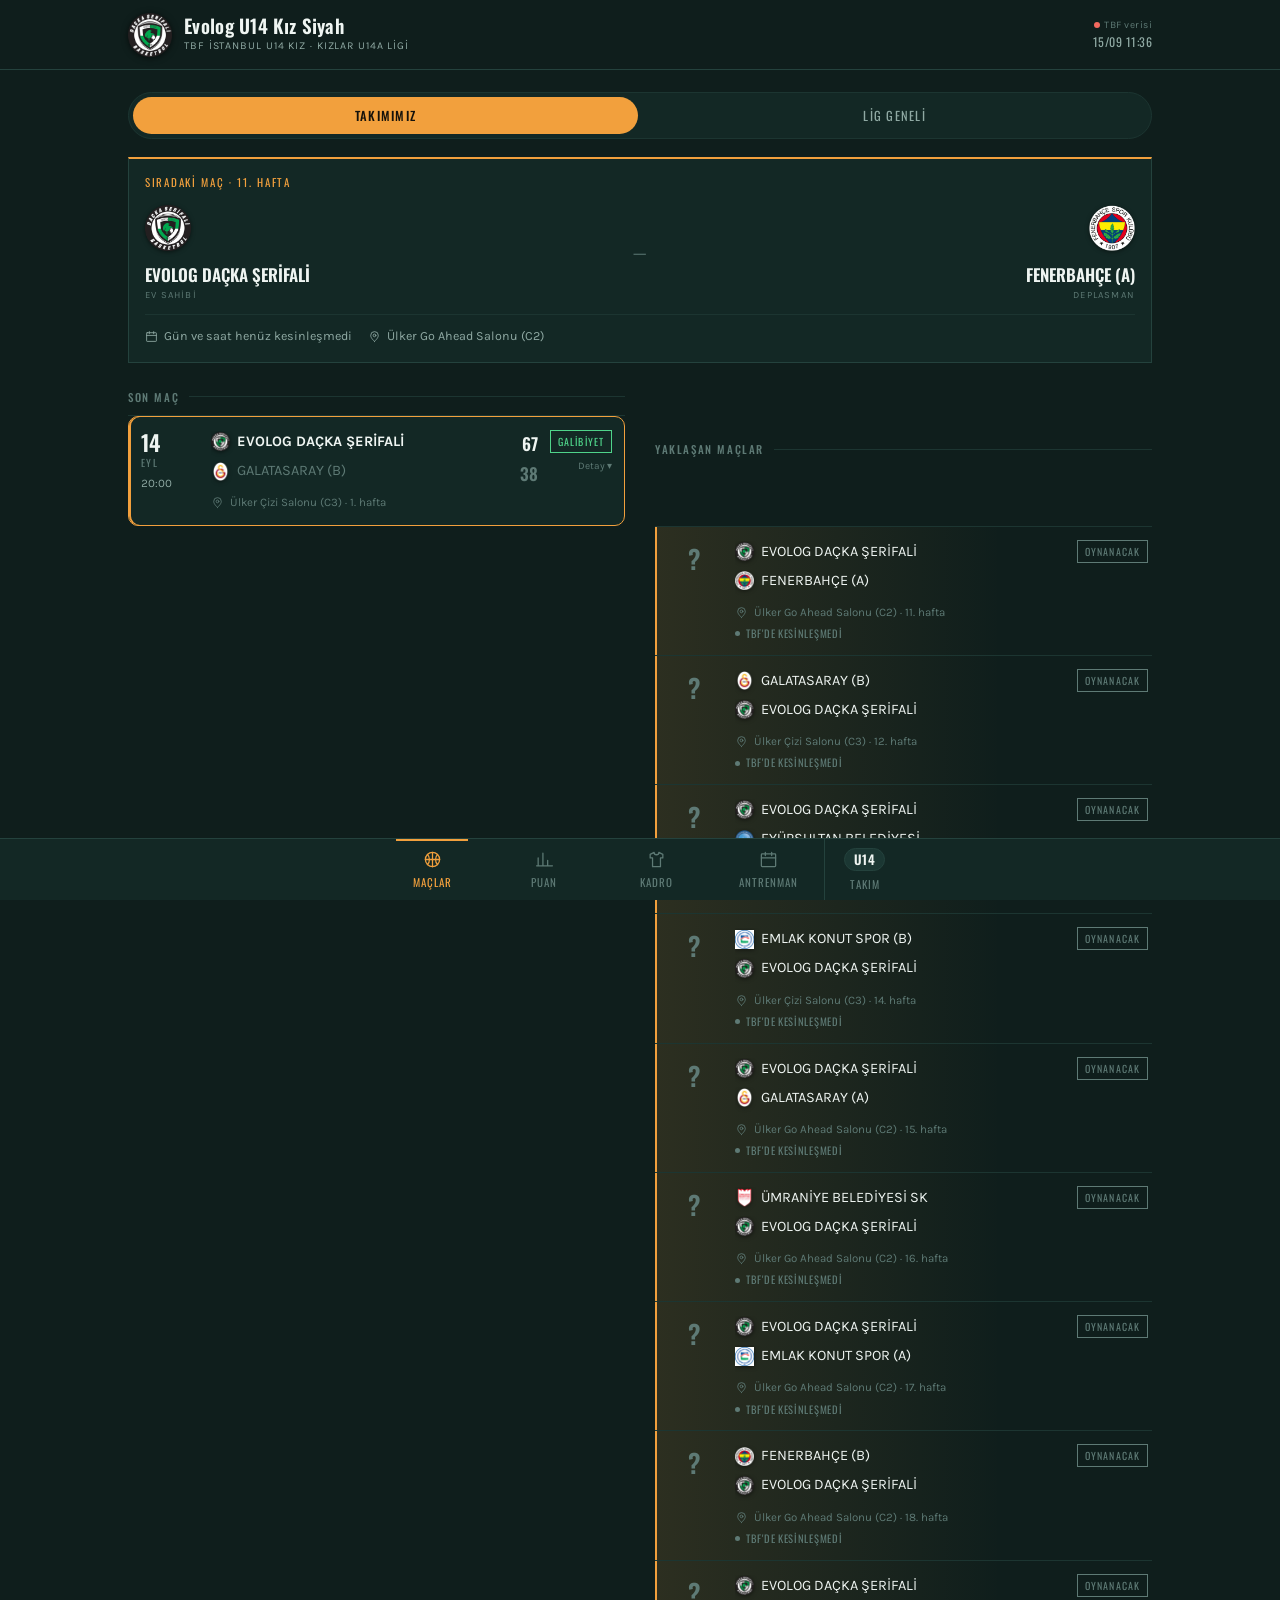
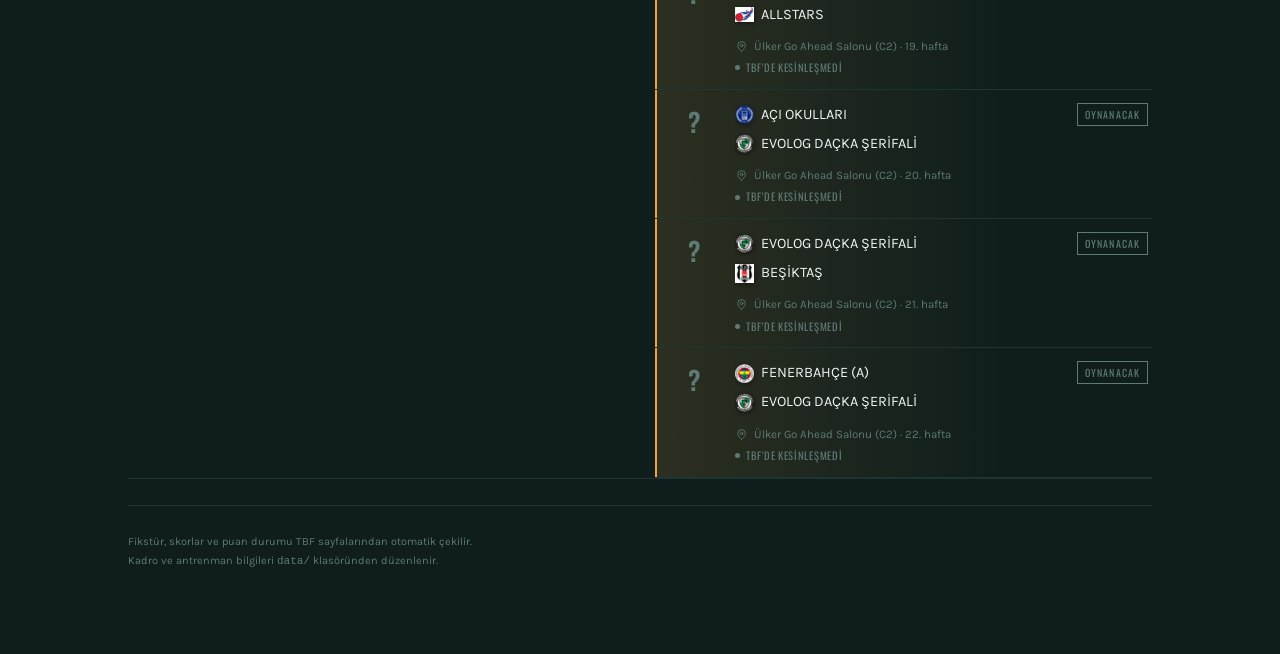
==== commit 1c473753: "Antrenor paneli uygulamanin icine tasindi (sifreli, tam ekran) Takim sayfasindaki "Antrenman program" ====
--- a/evolog/index.html
+++ b/evolog/index.html
@@ -90,6 +90,17 @@
 <div class="overlay" id="playerSheet" hidden></div>
 <div class="overlay" id="ageSheet" hidden></div>
 
+<!-- Antrenor paneli: uygulamanin icinde tam ekran. Icerik ayri bir sayfadan
+     (yonetim.html) gelir; sifre kontrolu orada, sunucu tarafinda yapilir. -->
+<div class="cpanel" id="coachPanel" hidden>
+  <header class="ch">
+    <strong id="coachTitle">Antrenör paneli</strong>
+    <div class="ctabs" id="coachTabs"></div>
+    <button class="pclose" id="coachClose" aria-label="Kapat">✕</button>
+  </header>
+  <iframe id="coachFrame" title="Antrenör paneli" src="about:blank"></iframe>
+</div>
+
 <div class="toast" id="toast" role="status" aria-live="polite" hidden></div>
 
 <nav class="tabbar" role="tablist" aria-label="Bölümler">
--- a/evolog/styles.css
+++ b/evolog/styles.css
@@ -681,3 +681,53 @@
                  gap: 0 30px; align-items: start; }
   #panel-kadro > h2:first-child, #panel-kadro > #rosterSlot { grid-column: 1; }
 }
+
+/* ---------- Kesinleşmemiş tarih / değişiklik ---------- */
+/* TBF ilan edilmemiş maçlar için üretilmiş dolgu tarih dönüyor. Bunları
+   kesin günmüş gibi göstermek veliyi yanlış güne götürür; ayrı gösteriyoruz. */
+.fx-when.tbd .dd { color: var(--chalk-faint); }
+.fx-when.tbd .mm,
+.fx-when.tbd .hh { color: var(--chalk-faint); letter-spacing: .6px; }
+
+.fx-flag {
+  font-family: var(--display); font-size: 10.5px; letter-spacing: .7px;
+  text-transform: uppercase; color: var(--chalk-faint);
+  margin-top: 5px; display: flex; align-items: center; gap: 6px;
+}
+.fx-flag::before {
+  content: ""; width: 5px; height: 5px; flex: 0 0 5px;
+  background: var(--chalk-faint); border-radius: 50%;
+}
+.fx-flag.chg { color: var(--amber); }
+.fx-flag.chg::before { background: var(--amber); }
+
+.board-meta .tbd { color: var(--chalk-dim); }
+.board-chg {
+  margin-top: 10px; padding: 8px 10px;
+  border-left: 2px solid var(--amber); background: var(--amber-dim);
+  font-size: 12px; color: #f7ddb6;
+}
+
+.fx-when.tbd { display: grid; place-items: center; padding-top: 6px; }
+.fx-when.tbd .dd { font-size: 26px; color: var(--chalk-faint); }
+
+
+/* --- antrenor paneli ------------------------------------------------ */
+/* Uygulamanin icinde tam ekran acilir; icerigi ayri bir sayfa doldurur,
+   boylece antrenman editoru tek yerde durur (iki kopya bakim demek). */
+.cpanel { position: fixed; inset: 0; z-index: 70; background: var(--ink);
+  display: flex; flex-direction: column; }
+.cpanel[hidden] { display: none; }
+.cpanel .ch { display: flex; align-items: center; gap: 10px; padding: 10px var(--gutter);
+  padding-top: calc(10px + env(safe-area-inset-top, 0px));
+  background: var(--ink-2); border-bottom: 1px solid var(--line); }
+.cpanel .ch strong { font-family: var(--display); font-size: 15px; letter-spacing: .08em;
+  text-transform: uppercase; }
+.cpanel .ctabs { display: flex; gap: 6px; margin-left: auto; }
+.cpanel .ctabs button { background: none; border: 1px solid var(--line); color: var(--chalk-dim);
+  border-radius: 999px; padding: 6px 14px; font-family: var(--display); font-size: 12px;
+  letter-spacing: .08em; text-transform: uppercase; cursor: pointer; }
+.cpanel .ctabs button[aria-pressed="true"] { background: var(--amber); color: #14110b;
+  border-color: var(--amber); }
+.cpanel .pclose { margin-left: 4px; }
+.cpanel iframe { flex: 1; width: 100%; border: 0; background: var(--ink); }
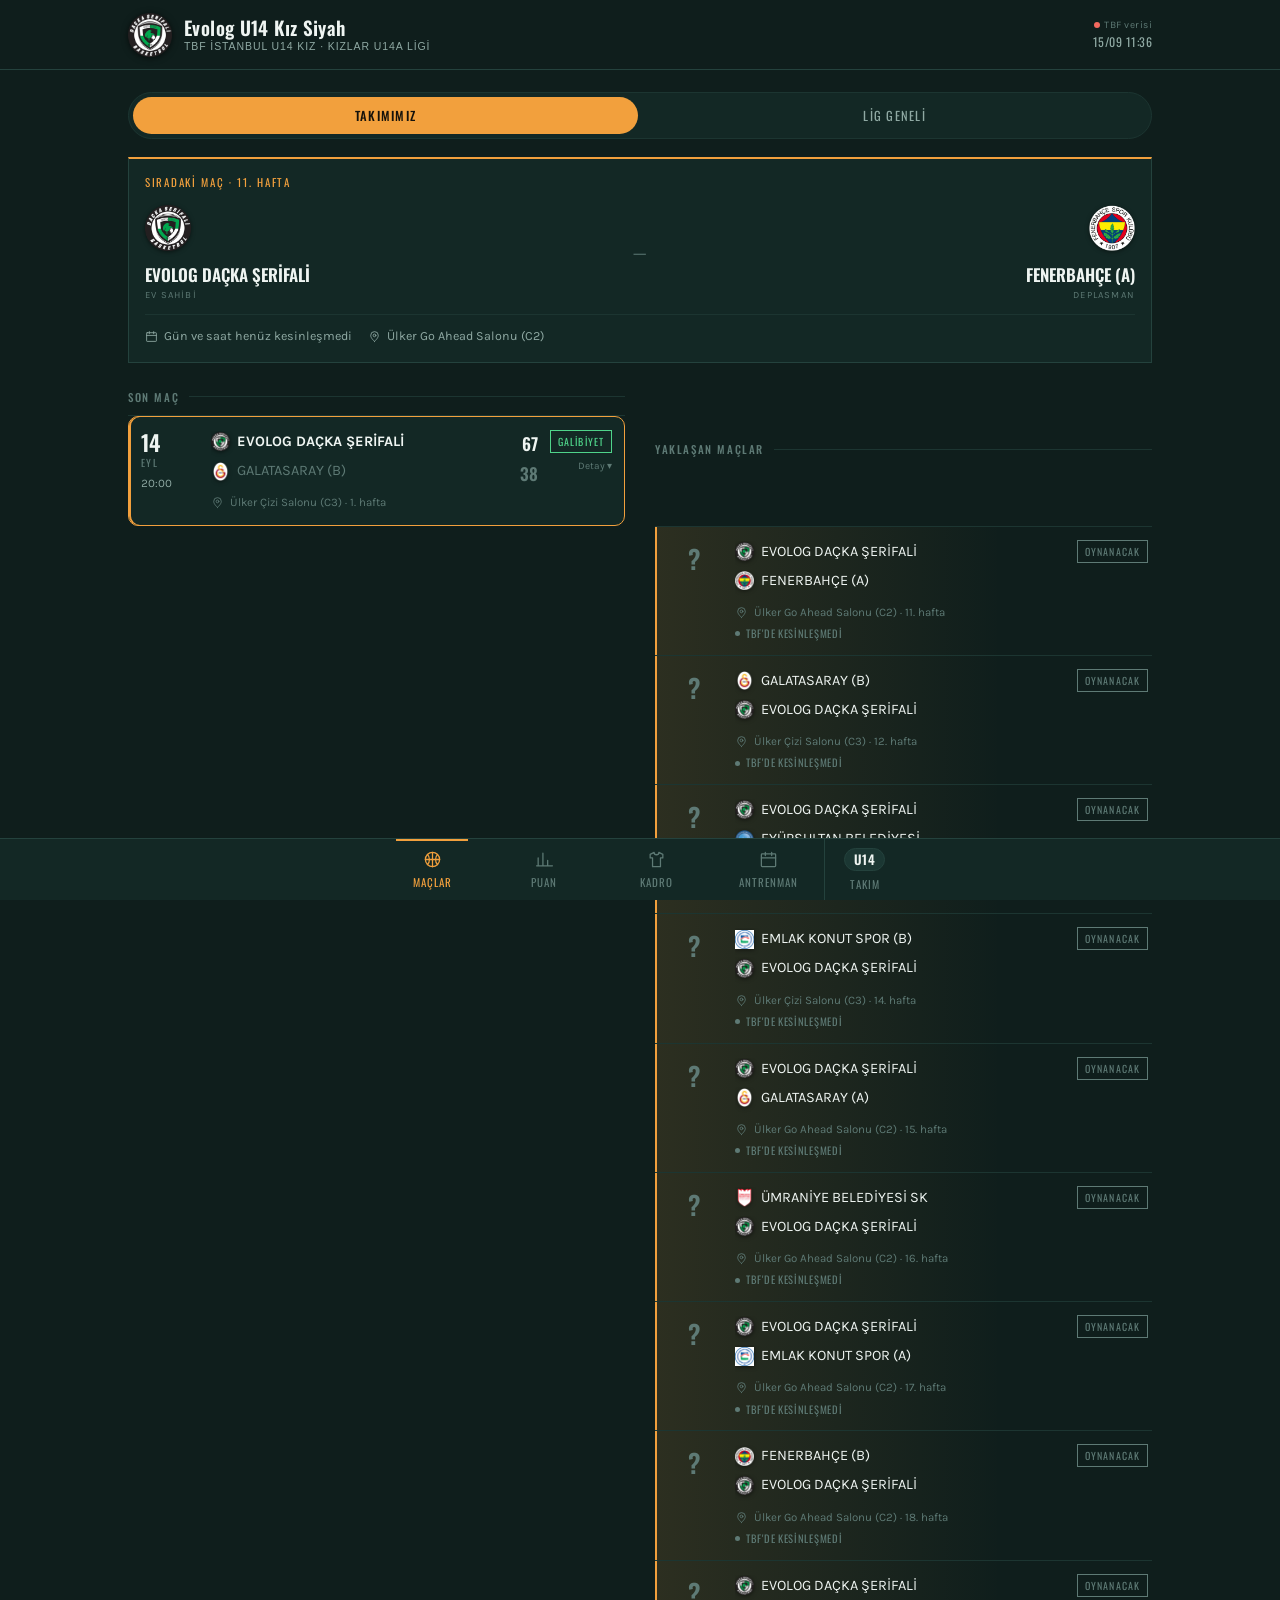
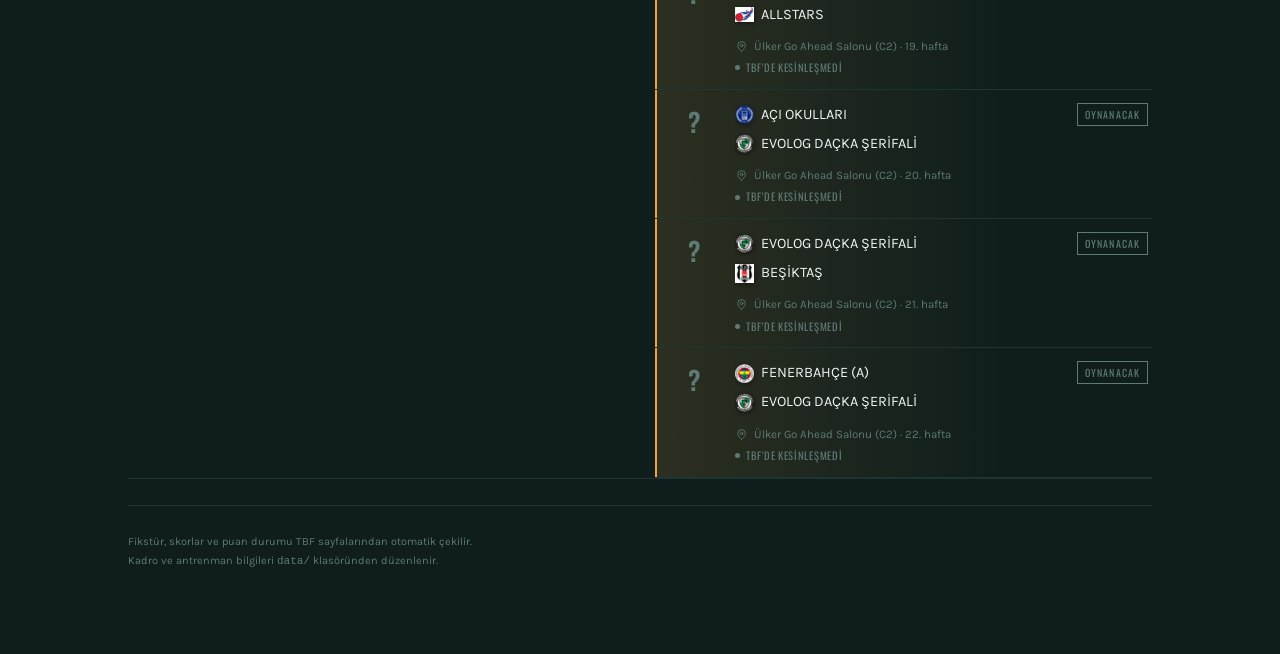
==== commit 41182962: "Antrenor paneline yoklama ve oyuncu analizi eklendi; panel mobile gore duzenlendi Yoklama (yeni): - " ====
--- a/evolog/index.html
+++ b/evolog/index.html
@@ -22,11 +22,13 @@
 
 <header class="topbar">
   <div class="wrap">
-    <img class="crest" src="logo.png" alt="Evolog Şerifali Spor Kulübü" width="44" height="44">
-    <div>
-      <h1 id="teamName">Evolog U14 Kız Siyah</h1>
-      <div class="sub" id="leagueLabel">TBF İstanbul U14 Kız</div>
-    </div>
+    <button type="button" class="home" id="homeBtn" aria-label="Başa dön">
+      <img class="crest" src="logo.png" alt="Evolog Şerifali Spor Kulübü" width="44" height="44">
+      <span>
+        <span class="h1" id="teamName">Evolog U14 Kız Siyah</span>
+        <span class="sub" id="leagueLabel">TBF İstanbul U14 Kız</span>
+      </span>
+    </button>
     <div class="sync" id="syncBox"><span class="dot off"></span>yükleniyor</div>
   </div>
 </header>
@@ -95,9 +97,9 @@
 <div class="cpanel" id="coachPanel" hidden>
   <header class="ch">
     <strong id="coachTitle">Antrenör paneli</strong>
-    <div class="ctabs" id="coachTabs"></div>
     <button class="pclose" id="coachClose" aria-label="Kapat">✕</button>
   </header>
+  <div class="ctabs" id="coachTabs"></div>
   <iframe id="coachFrame" title="Antrenör paneli" src="about:blank"></iframe>
 </div>
 
--- a/evolog/styles.css
+++ b/evolog/styles.css
@@ -722,8 +722,14 @@
   padding-top: calc(10px + env(safe-area-inset-top, 0px));
   background: var(--ink-2); border-bottom: 1px solid var(--line); }
 .cpanel .ch strong { font-family: var(--display); font-size: 15px; letter-spacing: .08em;
-  text-transform: uppercase; }
-.cpanel .ctabs { display: flex; gap: 6px; margin-left: auto; }
+  text-transform: uppercase; white-space: nowrap; overflow: hidden; text-overflow: ellipsis; }
+.cpanel .ch .pclose { margin-left: auto; }
+.cpanel .ctabs { display: flex; gap: 6px; padding: 8px var(--gutter);
+  background: var(--ink-2); border-bottom: 1px solid var(--line);
+  overflow-x: auto; -webkit-overflow-scrolling: touch; scrollbar-width: none; }
+.cpanel .ctabs::-webkit-scrollbar { display: none; }
+.cpanel .ctabs:empty { display: none; }
+.cpanel .ctabs button { flex: 0 0 auto; }
 .cpanel .ctabs button { background: none; border: 1px solid var(--line); color: var(--chalk-dim);
   border-radius: 999px; padding: 6px 14px; font-family: var(--display); font-size: 12px;
   letter-spacing: .08em; text-transform: uppercase; cursor: pointer; }
@@ -731,3 +737,23 @@
   border-color: var(--amber); }
 .cpanel .pclose { margin-left: 4px; }
 .cpanel iframe { flex: 1; width: 100%; border: 0; background: var(--ink); }
+
+
+/* Basliktaki logo+ad artik bir dugme: her ekrandan basa donmenin en kisa yolu
+   (telefonda geri tusu uygulamadan cikariyor). */
+.topbar .home { display: flex; align-items: center; gap: 12px; background: none; border: 0;
+  padding: 0; margin: 0; color: inherit; text-align: left; cursor: pointer; flex: 1; min-width: 0; }
+.topbar .home > span { min-width: 0; }
+.topbar .home .h1 { display: block; font-family: var(--display); font-size: 19px; font-weight: 600;
+  letter-spacing: .02em; color: var(--chalk); line-height: 1.15; }
+.topbar .home:active { opacity: .7; }
+
+/* Ayar satirlarinin altindaki aciklama: durum tek bakista okunsun. */
+.srow .sdesc { display: block; color: var(--chalk-faint); font-size: 12.5px; margin-top: 3px; }
+.srow.tgl.on .sdesc { color: var(--amber); }
+
+/* Antrenore ozel not (oyuncu profilinde devam durumu). */
+.kocnot { background: var(--amber-dim); border-left: 3px solid var(--amber);
+  border-radius: 0 8px 8px 0; padding: 10px 12px; margin: 0 0 14px; font-size: 14px; }
+.kocnot b { font-family: var(--display); font-size: 15px; letter-spacing: .02em; }
+.kocnot span { display: block; color: var(--chalk-faint); font-size: 12px; margin-top: 3px; }
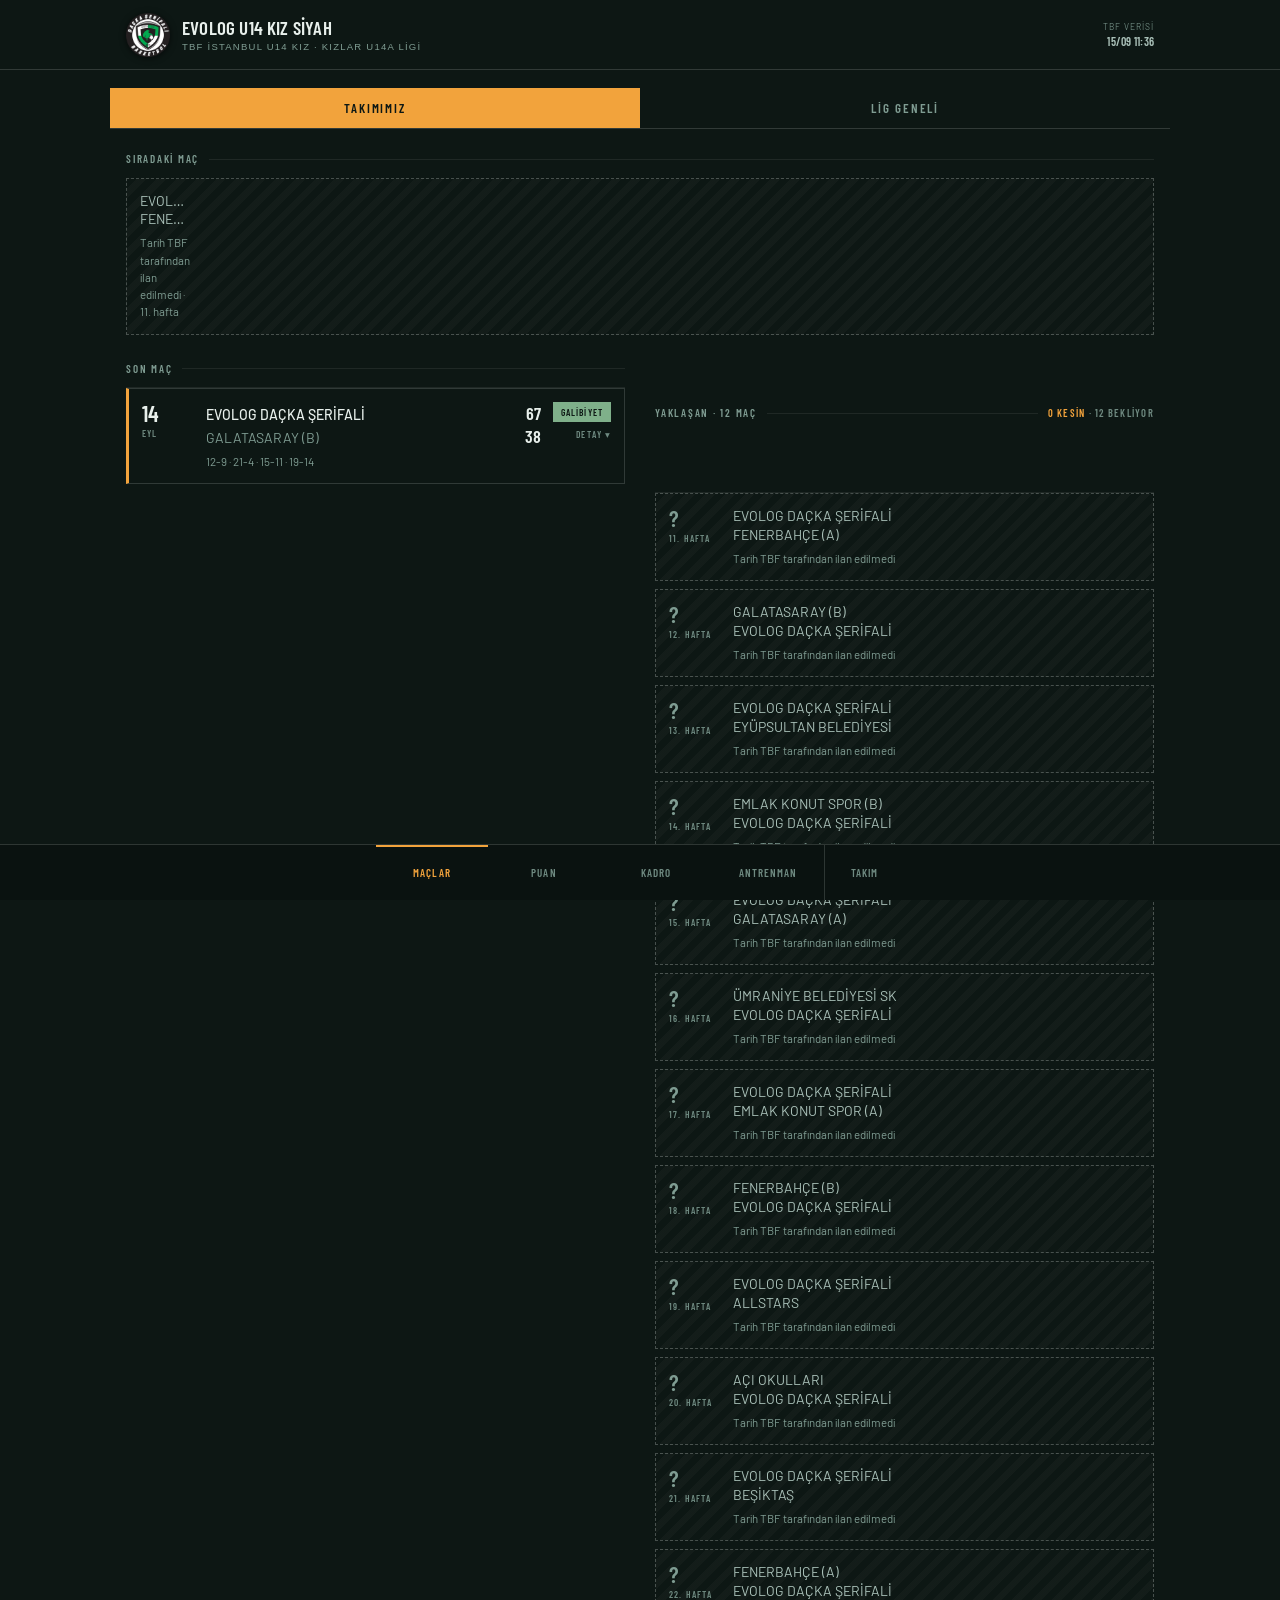
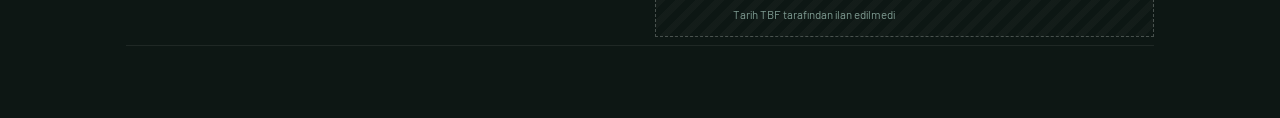
==== commit 4d9ec3ce: "Arayuz yenilemesi 1/2: tasarim degiskenleri + Maclar, Antrenman, Puan, Kadro design_handoff_evolog_u" ====
--- a/evolog/index.html
+++ b/evolog/index.html
@@ -15,7 +15,7 @@
 <link rel="apple-touch-icon" href="icon-192.png">
 <link rel="preconnect" href="https://fonts.googleapis.com">
 <link rel="preconnect" href="https://fonts.gstatic.com" crossorigin>
-<link rel="stylesheet" href="https://fonts.googleapis.com/css2?family=Oswald:wght@400;500;600;700&family=Karla:wght@400;500;700&display=swap">
+<link href="https://fonts.googleapis.com/css2?family=Barlow:wght@400;500;700&family=Barlow+Condensed:wght@400;600&display=swap" rel="stylesheet">
 <link rel="stylesheet" href="styles.css">
 </head>
 <body>
@@ -46,13 +46,13 @@
     <div id="viewOurs">
       <div id="boardSlot"></div>
 
-      <h2 class="eyebrow" id="lastTitle" hidden>Son maç</h2>
+      <div class="sec" id="lastTitle" hidden></div>
       <div class="sheet" id="lastMatch"></div>
 
-      <h2 class="eyebrow" id="upcomingTitle">Yaklaşan maçlar</h2>
+      <div class="sec" id="upcomingTitle"></div>
       <div class="sheet" id="upcomingList"></div>
 
-      <h2 class="eyebrow" id="prevTitle" hidden>Önceki maçlar</h2>
+      <div class="sec" id="prevTitle" hidden></div>
       <div class="sheet" id="playedList"></div>
     </div>
 
@@ -63,30 +63,25 @@
 
   <section class="panel" id="panel-puan" role="tabpanel" aria-labelledby="tab-puan" hidden>
     <div id="standingsNotice"></div>
-    <h2 class="eyebrow" id="standingsTitle">Puan durumu</h2>
+    <h2 class="label" id="standingsTitle" style="display:block;margin:16px 0 4px">Puan durumu</h2>
     <div id="standingsSlot"></div>
   </section>
 
   <section class="panel" id="panel-kadro" role="tabpanel" aria-labelledby="tab-kadro" hidden>
-    <h2 class="eyebrow">Kadro</h2>
-    <div class="sheet" id="rosterSlot"></div>
-    <h2 class="eyebrow">Teknik kadro</h2>
-    <div class="sheet" id="staffSlot"></div>
+    <div id="rosterSlot"></div>
+    <div class="sec"><span class="label">Teknik kadro</span><i class="hair"></i></div>
+    <div id="staffSlot"></div>
   </section>
 
   <section class="panel" id="panel-antrenman" role="tabpanel" aria-labelledby="tab-antrenman" hidden>
+    <div class="weekdays" id="weekStrip"></div>
+    <div class="sec" id="weekTitle"></div>
+    <div id="sessionsSlot"></div>
     <div id="nextTrainingSlot"></div>
-    <h2 class="eyebrow">Haftalık program</h2>
-    <div class="sheet" id="sessionsSlot"></div>
-    <h2 class="eyebrow">Salonlar</h2>
-    <div class="sheet" id="venuesSlot"></div>
-    <p class="adminlink"><a href="yonetim.html">Antrenman programını düzenle</a></p>
+    <div class="sec"><span class="label">Salonlar</span><i class="hair"></i></div>
+    <div id="venuesSlot"></div>
   </section>
 
-  <footer>
-    Fikstür, skorlar ve puan durumu TBF sayfalarından otomatik çekilir.<br>
-    Kadro ve antrenman bilgileri <code>data/</code> klasöründen düzenlenir.
-  </footer>
 </main>
 
 <div class="overlay" id="playerSheet" hidden></div>
--- a/evolog/styles.css
+++ b/evolog/styles.css
@@ -2,35 +2,59 @@
    Bilinçli olarak tek temalı: loş salonlarda okunacak, her zeminde aynı durur. */
 
 :root {
-  /* Zemin: saha yeşiline çalan derin mürekkep */
-  --ink:       #0f1e1c;
-  --ink-2:     #132825;
-  --ink-3:     #1b3733;
-  --line:      #24423d;
-  --line-soft: #1c3531;
+  /* Tasarim degiskenleri — design_handoff_evolog_ui/tokens.css ile birebir.
+     Eski adlar (--chalk, --ink-2 …) korundu ki markup degismeden gecis olsun. */
+
+  /* Zemin */
+  --ink:        #0d1714;   /* ekran zemini */
+  --ink-raised: #0f1a17;   /* yarim sayfa / panel / kart */
+  --ink-bar:    #0a1210;   /* alt sekme cubugu, kaydet cubugu */
+  --ink-2:      #0f1a17;
+  --ink-3:      #0f1a17;
 
   /* Metin */
-  --chalk:     #eff5f2;
-  --chalk-dim: #8fa9a3;
-  --chalk-faint:#5e7a75;
-
-  /* Aksan: parke ve top kehribarı — sayfada tek bir yerde harcanır */
-  --amber:     #f2a03d;
-  --amber-dim: rgba(242, 160, 61, .13);
-
-  /* Anlamsal renkler (aksandan ayrı) */
-  --win:  #4fd48a;
-  --loss: #f2695e;
-
-  --display: "Oswald", "Arial Narrow", Arial, sans-serif;
-  --body: "Karla", system-ui, -apple-system, "Segoe UI", sans-serif;
-
-  --gutter: 18px;
-  --rail: 58px;
-  --tabbar: 62px;
+  --paper:       #e8f0ec;
+  --paper-2:     #a9c0b8;
+  --muted:       #7f9c92;
+  --muted-deep:  #6f8a81;
+  --chalk:       #e8f0ec;
+  --chalk-dim:   #a9c0b8;
+  --chalk-faint: #7f9c92;
+
+  /* Vurgu — sayfada tek bir ise yarar: kesin olan, aktif olan */
+  --amber:      #f2a33c;
+  --amber-wash: rgba(242,163,60,.14);
+  --amber-line: rgba(242,163,60,.55);
+  --amber-dim:  rgba(242,163,60,.14);
+
+  /* Durum */
+  --win:  #7fb08a;
+  --loss: #d9714f;
+
+  /* Cizgi */
+  --line:      rgba(232,240,236,.16);
+  --line-soft: rgba(232,240,236,.08);
+  --line-dash: rgba(232,240,236,.26);
+  --hatch: repeating-linear-gradient(135deg,
+             transparent 0 7px, rgba(232,240,236,.028) 7px 14px);
+
+  /* Tipografi */
+  --display: "Barlow Condensed", "Arial Narrow", system-ui, sans-serif;
+  --body:    "Barlow", system-ui, -apple-system, "Segoe UI", sans-serif;
+
+  /* Olcu */
+  --gutter:   16px;   /* ekran kenari, istisnasiz */
+  --pad-card: 13px;
+  --gap-row:  8px;
+  --row-h:    44px;   /* dokunulabilir en kucuk yukseklik */
+  --radius:   0;
+  --edge:     3px;    /* kesin olayin sol amber seridi */
+  --rail:     52px;   /* liste satirlarindaki tarih/forma sutunu */
+  --tabbar:   56px;
   --safe-b: env(safe-area-inset-bottom, 0px);
   --safe-t: env(safe-area-inset-top, 0px);
 }
+
 
 * { margin: 0; padding: 0; box-sizing: border-box; -webkit-tap-highlight-color: transparent; }
 html { -webkit-text-size-adjust: 100%; background: var(--ink); }
@@ -46,7 +70,7 @@
   overscroll-behavior-y: contain;
 }
 
-:focus-visible { outline: 2px solid var(--amber); outline-offset: 2px; border-radius: 3px; }
+:focus-visible { outline: 2px solid var(--amber); outline-offset: 2px; border-radius: 0; }
 
 .wrap { max-width: 560px; margin: 0 auto; padding-inline: var(--gutter); }
 
@@ -62,25 +86,28 @@
   padding-top: calc(var(--safe-t) + 13px); padding-bottom: 12px;
 }
 .crest {
-  width: 38px; height: 38px; flex: 0 0 38px; border-radius: 3px;
-  background: var(--amber); color: #2a1a05;
-  font-family: var(--display); font-weight: 700; font-size: 15px;
-  display: grid; place-items: center; letter-spacing: .5px;
+  width: 34px; height: 34px; flex: 0 0 34px; border-radius: 0;
+  background: none; border: 1px solid rgba(232,240,236,.3);
+  object-fit: contain;
 }
 .topbar h1 {
   font-family: var(--display); font-weight: 600; font-size: 19px;
   letter-spacing: .3px; line-height: 1.05; text-wrap: balance;
 }
 .topbar .sub {
-  font-size: 10.5px; color: var(--chalk-dim); letter-spacing: .9px;
-  text-transform: uppercase; margin-top: 2px;
+  font-size: 9.5px; color: var(--muted); letter-spacing: .13em;
+  text-transform: uppercase; margin-top: 4px;
+  overflow: hidden; text-overflow: ellipsis; white-space: nowrap;
 }
 .sync {
-  margin-left: auto; text-align: right; font-size: 10px; color: var(--chalk-faint);
-  letter-spacing: .5px; line-height: 1.5; white-space: nowrap;
-}
+  margin-left: auto; text-align: right; font-size: 8.5px; color: var(--muted-deep);
+  letter-spacing: .12em; line-height: 1.4; white-space: nowrap; text-transform: uppercase;
+}
+.sync .stamp { font-family: var(--display); font-weight: 600; font-size: 14px;
+  letter-spacing: .02em; color: var(--amber); text-transform: none; display: block; }
+.sync .dot { display: none; }        /* tasarimda durum noktasi yok, damga yeterli */
 .sync .stamp { font-family: var(--display); font-size: 12px; color: var(--chalk-dim); }
-.dot { width: 6px; height: 6px; border-radius: 50%; display: inline-block; margin-right: 4px; }
+.dot { width: 6px; height: 6px; border-radius: 0; display: inline-block; margin-right: 4px; }
 .dot.ok { background: var(--win); }
 .dot.stale { background: var(--amber); }
 .dot.off { background: var(--loss); }
@@ -110,7 +137,7 @@
 .note b { color: var(--amber); font-weight: 700; }
 .note.bad { border-left-color: var(--loss); background: rgba(242,105,94,.1); color: #f8cdc9; }
 .note.bad b { color: var(--loss); }
-.note code { font-size: 11.5px; background: rgba(0,0,0,.28); padding: 1px 4px; border-radius: 2px; }
+.note code { font-size: 11.5px; background: rgba(0,0,0,.28); padding: 1px 4px; border-radius: 0; }
 
 .blank {
   color: var(--chalk-faint); font-size: 13px; padding: 26px 0;
@@ -238,7 +265,7 @@
 .scroll { overflow-x: auto; -webkit-overflow-scrolling: touch; overscroll-behavior-x: contain;
   scrollbar-width: thin; scrollbar-color: var(--line) transparent; }
 .scroll::-webkit-scrollbar { height: 6px; }
-.scroll::-webkit-scrollbar-thumb { background: var(--line); border-radius: 3px; }
+.scroll::-webkit-scrollbar-thumb { background: var(--line); border-radius: 0; }
 .scroll::-webkit-scrollbar-track { background: transparent; }
 table.box { width: 100%; border-collapse: collapse; font-size: 12.5px; }
 table.box th {
@@ -344,21 +371,20 @@
 .agebadge {
   font-family: var(--display); font-size: 13px; font-weight: 600; letter-spacing: .5px;
   line-height: 1; color: var(--chalk); border: 1px solid var(--line);
-  border-radius: 999px; padding: 4px 9px; background: var(--ink-3);
+  border-radius: 0; padding: 4px 9px; background: var(--ink-3);
 }
 .tabbar .agetab[aria-expanded="true"] .agebadge,
 .tabbar .agetab:hover .agebadge { color: var(--amber); border-color: var(--amber); }
 .tabbar button {
-  background: none; border: 0; color: var(--chalk-faint); font-family: var(--display);
-  font-size: 10.5px; letter-spacing: 1px; text-transform: uppercase;
+  background: none; border: 0; color: var(--muted-deep); font-family: var(--display);
+  font-weight: 600; font-size: 11px; letter-spacing: .1em; text-transform: uppercase;
   display: flex; flex-direction: column; align-items: center; justify-content: center;
   gap: 5px; cursor: pointer; padding: 0; position: relative;
 }
-.tabbar button svg { width: 19px; height: 19px; stroke: currentColor; fill: none;
-                     stroke-width: 1.6; stroke-linecap: round; stroke-linejoin: round; }
+.tabbar button svg { display: none; }   /* tasarim: yalnizca etiket */
 .tabbar button[aria-selected="true"] { color: var(--amber); }
 .tabbar button[aria-selected="true"]::before {
-  content: ""; position: absolute; top: 0; left: 18%; right: 18%; height: 2px; background: var(--amber);
+  content: ""; position: absolute; top: 0; left: 0; right: 0; height: 2px; background: var(--amber);
 }
 
 footer { color: var(--chalk-faint); font-size: 11px; line-height: 1.75;
@@ -379,7 +405,7 @@
   max-width:min(92vw, 30rem); padding:.7rem 1.05rem;
   background:var(--amber); color:#14110b;
   font-family:var(--body); font-size:.86rem; font-weight:700;
-  letter-spacing:.01em; border-radius:999px;
+  letter-spacing:.01em; border-radius: 0;
   box-shadow:0 10px 30px rgb(0 0 0 / .45);
   opacity:0; pointer-events:none; z-index:60;
   transition:opacity .28s ease, transform .28s ease;
@@ -435,7 +461,7 @@
 /* --------------------------------------------------- antrenman programı
    Salonda/serviste telefona bakılarak okunuyor: saat, gün ve salon iri ve
    kontrastlı. Aynı güne düşen birden fazla seans tek başlık altında. */
-.tday { border: 1px solid var(--line-soft); border-radius: 12px;
+.tday { border: 1px solid var(--line-soft); border-radius: 0;
   background: var(--ink-2); margin-bottom: 12px; overflow: hidden; }
 .tday.today { border-color: var(--amber); box-shadow: 0 0 0 1px var(--amber-dim); }
 
@@ -447,7 +473,7 @@
   letter-spacing: .06em; }
 .tday-h .now { margin-left: auto; font-family: var(--display); font-size: 10px;
   letter-spacing: .14em; background: var(--amber); color: #14110b;
-  padding: 3px 9px; border-radius: 999px; }
+  padding: 3px 9px; border-radius: 0; }
 
 .tslot { display: grid; grid-template-columns: 5.4rem minmax(0, 1fr);
   gap: 14px; padding: 14px 14px 14px 11px; border-top: 1px solid var(--line-soft);
@@ -466,7 +492,7 @@
   text-transform: uppercase; color: var(--venue, var(--amber));
   border: 1px solid color-mix(in srgb, var(--venue, #f2a03d) 45%, transparent);
   background: color-mix(in srgb, var(--venue, #f2a03d) 13%, transparent);
-  padding: 3px 10px; border-radius: 999px; }
+  padding: 3px 10px; border-radius: 0; }
 @supports not (color: color-mix(in srgb, red 50%, blue)) {
   .vchip { border-color: var(--line); background: var(--ink-3); }
 }
@@ -481,7 +507,7 @@
 }
 
 /* yönetim ekranı: salon renk örneği */
-.swatch { width: 14px; height: 14px; border-radius: 4px; flex: 0 0 auto;
+.swatch { width: 14px; height: 14px; border-radius: 0; flex: 0 0 auto;
   border: 1px solid rgb(255 255 255 / .25); display: inline-block; }
 .colorrow { display: flex; align-items: center; gap: .6rem; }
 .colorrow span { font-size: .78rem; letter-spacing: .1em; text-transform: uppercase;
@@ -512,10 +538,10 @@
 @media (min-width: 640px) { .overlay { align-items: center; justify-content: center; } }
 
 .psheet { background: var(--ink); width: 100%; max-height: 88vh; overflow-y: auto;
-  border-top: 1px solid var(--line); border-radius: 16px 16px 0 0;
+  border-top: 1px solid var(--line); border-radius: 0;
   padding-bottom: calc(18px + env(safe-area-inset-bottom, 0px)); }
 @media (min-width: 640px) {
-  .psheet { max-width: 38rem; border-radius: 14px; border: 1px solid var(--line); }
+  .psheet { max-width: 38rem; border-radius: 0; border: 1px solid var(--line); }
 }
 
 .ph { display: grid; grid-template-columns: auto minmax(0, 1fr) auto; gap: 14px;
@@ -526,7 +552,7 @@
   min-width: 1.6rem; text-align: center; }
 .pmeta { font-size: 12.5px; color: var(--chalk-dim); margin-top: 3px; }
 .pclose { background: none; border: 1px solid var(--line); color: var(--chalk-dim);
-  width: 34px; height: 34px; border-radius: 50%; font-size: 15px; cursor: pointer; }
+  width: 34px; height: 34px; border-radius: 0; font-size: 15px; cursor: pointer; }
 .pclose:hover { color: var(--amber); border-color: var(--amber); }
 .pbody { padding: 16px var(--gutter) 0; }
 .pbody .eyebrow { margin-top: 22px; }
@@ -534,7 +560,7 @@
 /* Sezon özeti: rakam başrolde, grafik değil. */
 .tiles { display: grid; grid-template-columns: repeat(3, minmax(0, 1fr)); gap: 8px; }
 @media (max-width: 400px) { .tiles { grid-template-columns: repeat(2, minmax(0, 1fr)); } }
-.tile { background: var(--ink-2); border: 1px solid var(--line-soft); border-radius: 10px;
+.tile { background: var(--ink-2); border: 1px solid var(--line-soft); border-radius: 0;
   padding: 12px 10px; }
 .tv { font-family: var(--display); font-size: 25px; line-height: 1; color: var(--chalk);
   font-variant-numeric: tabular-nums; }
@@ -545,27 +571,27 @@
 /* Maç dökümü: sayı sütununda satır içi büyüklük çubuğu (tek renk, tek ölçek). */
 table.mlog td.barcell { position: relative; }
 table.mlog td.barcell .bar { position: absolute; left: 0; top: 50%; transform: translateY(-50%);
-  height: 17px; background: var(--amber-dim); border-radius: 0 4px 4px 0;
+  height: 17px; background: var(--amber-dim); border-radius: 0;
   border-left: 2px solid var(--amber); }
 table.mlog td.barcell b { position: relative; font-family: var(--display); font-size: 15px;
   color: var(--amber); }
 table.mlog td.mw { text-align: left; color: var(--chalk-faint); font-family: var(--display); }
 table.mlog td.mo { text-align: left; white-space: nowrap; }
-table.mlog td.mo span { display: inline-block; width: 6px; height: 6px; border-radius: 50%;
+table.mlog td.mo span { display: inline-block; width: 6px; height: 6px; border-radius: 0;
   margin-right: 7px; vertical-align: middle; }
 table.mlog td.mo span.w { background: var(--win); }
 table.mlog td.mo span.l { background: var(--loss); }
 
 /* ====================================================== lig geneli ======= */
-.seg { display: grid; grid-template-columns: 1fr 1fr; gap: 4px; padding: 4px;
-  background: var(--ink-2); border: 1px solid var(--line-soft); border-radius: 999px;
-  margin: 4px 0 18px; }
-.seg button { background: none; border: 0; color: var(--chalk-dim); cursor: pointer;
-  font-family: var(--display); font-size: 12.5px; letter-spacing: .1em;
-  text-transform: uppercase; padding: 9px 6px; border-radius: 999px; }
-.seg button[aria-selected="true"] { background: var(--amber); color: #14110b; font-weight: 500; }
-
-.wk { border: 1px solid var(--line-soft); border-radius: 10px; margin-bottom: 8px;
+.seg { display: grid; grid-template-columns: 1fr 1fr; gap: 0; padding: 0;
+  background: none; border: 0; border-bottom: 1px solid var(--line);
+  margin: 0 calc(var(--gutter) * -1) 4px; }
+.seg button { background: none; border: 0; color: var(--muted); cursor: pointer;
+  font-family: var(--display); font-weight: 600; font-size: 13px; letter-spacing: .14em;
+  text-transform: uppercase; padding: 11px 6px; min-height: 40px; }
+.seg button[aria-selected="true"] { background: var(--amber); color: var(--ink); }
+
+.wk { border: 1px solid var(--line-soft); border-radius: 0; margin-bottom: 8px;
   background: var(--ink-2); overflow: hidden; }
 .wk-h { width: 100%; display: flex; align-items: center; gap: 10px; background: none;
   border: 0; color: inherit; cursor: pointer; padding: 12px 14px; text-align: left; }
@@ -595,19 +621,19 @@
 /* ------------------------------------------------------------- bildirim */
 .pushrow { display: flex; align-items: center; gap: 12px; margin: 0 0 14px;
   padding: 12px 14px; background: var(--ink-2); border: 1px solid var(--line-soft);
-  border-radius: 10px; }
+  border-radius: 0; }
 .pushrow.on { border-color: var(--win); }
 .pushrow b { display: block; font-family: var(--display); font-size: 14px;
   letter-spacing: .04em; color: var(--chalk); }
 .pushrow span { display: block; font-size: 12px; color: var(--chalk-dim); margin-top: 2px; }
 .pushrow button { margin-left: auto; flex: 0 0 auto; background: var(--amber);
-  color: #14110b; border: 0; border-radius: 999px; padding: 8px 18px; cursor: pointer;
+  color: #14110b; border: 0; border-radius: 0; padding: 8px 18px; cursor: pointer;
   font-family: var(--display); font-size: 12px; letter-spacing: .1em; text-transform: uppercase; }
 .pushrow.on button { background: transparent; color: var(--chalk-dim); border: 1px solid var(--line); }
 .pushrow button:disabled { opacity: .5; cursor: default; }
 
 /* Son oynanan maç: listede öne çıksın ama detayı kapalı başlar. */
-.fx.hot { border: 1px solid var(--amber); border-radius: 10px; background: var(--ink-2); }
+.fx.hot { border: 1px solid var(--amber); border-radius: 0; background: var(--ink-2); }
 .fx.hot .fx-head { padding-left: 12px; padding-right: 12px; }
 
 
@@ -631,13 +657,13 @@
 
 /* Anahtar: iOS'taki gibi kaydiran dugme. */
 .srow .sw {
-  flex: 0 0 auto; width: 44px; height: 26px; border-radius: 999px;
+  flex: 0 0 auto; width: 44px; height: 26px; border-radius: 0;
   background: var(--ink-3); border: 1px solid var(--line); position: relative;
   transition: background .18s ease, border-color .18s ease;
 }
 .srow .sw::after {
   content: ""; position: absolute; top: 2px; left: 2px; width: 20px; height: 20px;
-  border-radius: 50%; background: var(--chalk-dim); transition: transform .18s ease, background .18s ease;
+  border-radius: 0; background: var(--chalk-dim); transition: transform .18s ease, background .18s ease;
 }
 .srow.tgl.on .sw { background: var(--amber-dim); border-color: var(--amber); }
 .srow.tgl.on .sw::after { transform: translateX(18px); background: var(--amber); }
@@ -696,7 +722,7 @@
 }
 .fx-flag::before {
   content: ""; width: 5px; height: 5px; flex: 0 0 5px;
-  background: var(--chalk-faint); border-radius: 50%;
+  background: var(--chalk-faint); border-radius: 0;
 }
 .fx-flag.chg { color: var(--amber); }
 .fx-flag.chg::before { background: var(--amber); }
@@ -731,7 +757,7 @@
 .cpanel .ctabs:empty { display: none; }
 .cpanel .ctabs button { flex: 0 0 auto; }
 .cpanel .ctabs button { background: none; border: 1px solid var(--line); color: var(--chalk-dim);
-  border-radius: 999px; padding: 6px 14px; font-family: var(--display); font-size: 12px;
+  border-radius: 0; padding: 6px 14px; font-family: var(--display); font-size: 12px;
   letter-spacing: .08em; text-transform: uppercase; cursor: pointer; }
 .cpanel .ctabs button[aria-pressed="true"] { background: var(--amber); color: #14110b;
   border-color: var(--amber); }
@@ -754,6 +780,217 @@
 
 /* Antrenore ozel not (oyuncu profilinde devam durumu). */
 .kocnot { background: var(--amber-dim); border-left: 3px solid var(--amber);
-  border-radius: 0 8px 8px 0; padding: 10px 12px; margin: 0 0 14px; font-size: 14px; }
+  border-radius: 0; padding: 10px 12px; margin: 0 0 14px; font-size: 14px; }
 .kocnot b { font-family: var(--display); font-size: 15px; letter-spacing: .02em; }
 .kocnot span { display: block; color: var(--chalk-faint); font-size: 12px; margin-top: 3px; }
+
+
+/* ====================================================================
+   Tasarim yenilemesi (design_handoff_evolog_ui) — kart dili
+   Kural: kesin olan amber ve saat tasir, belirsiz olan kesikli ve gri.
+   ==================================================================== */
+
+/* bolum basligi: etiket + ince cizgi + sagda sayaclar */
+.sec { display: flex; align-items: center; gap: 10px; margin: 18px 0 10px; }
+.sec .label { font-family: var(--display); font-weight: 600; font-size: 11px;
+  letter-spacing: .16em; text-transform: uppercase; color: var(--muted); white-space: nowrap; }
+.sec .hair { flex: 1; height: 1px; background: var(--line-soft); }
+.sec .cnt { font-family: var(--display); font-weight: 600; font-size: 10.5px;
+  letter-spacing: .12em; text-transform: uppercase; color: var(--muted-deep); white-space: nowrap; }
+.sec .cnt b { color: var(--amber); font-weight: 600; }
+.unit { font-family: var(--body); font-weight: 400; font-size: 9px; letter-spacing: .12em;
+  text-transform: uppercase; color: var(--muted-deep); }
+
+/* siradaki mac karti */
+.nextcard { border: 1px solid var(--amber-line); border-left: 3px solid var(--amber);
+  padding: 14px; margin-bottom: 4px; }
+.nc-teams { display: flex; justify-content: space-between; gap: 10px; }
+.nc-side { flex: 1; min-width: 0; }
+.nc-side.right { text-align: right; }
+.nc-tn { font-family: var(--display); font-weight: 600; font-size: 19px; line-height: 1.05;
+  text-transform: uppercase; }
+.nc-side .unit { display: block; margin-top: 5px; }
+.nc-vs { align-self: center; font-family: var(--display); font-weight: 600; font-size: 13px;
+  color: var(--muted-deep); }
+.nc-meta { display: flex; gap: 16px; margin-top: 14px; padding-top: 12px;
+  border-top: 1px solid var(--line-soft); font-size: 12.5px; color: var(--paper-2); }
+.nc-meta .amber { color: var(--amber); }
+.nc-venue { font-size: 12.5px; color: var(--muted); margin-top: 4px; }
+.event-note { border-left: 3px solid var(--amber); background: var(--amber-wash);
+  padding: 8px 10px; margin-top: 12px; font-size: 11.5px; color: var(--paper-2); }
+.event-note b { font-family: var(--display); font-weight: 600; font-size: 11px;
+  letter-spacing: .14em; text-transform: uppercase; color: var(--amber); margin-right: 6px; }
+
+/* geri sayim: 4 hairline hucre */
+.clock { display: grid; grid-template-columns: repeat(4, 1fr); gap: 6px; margin-top: 14px; }
+.seg2 { border: 1px solid var(--line); padding: 8px 2px; text-align: center; }
+.seg2 .n { display: block; font-family: var(--display); font-weight: 600; font-size: 22px;
+  line-height: 1; color: var(--paper); }
+.seg2 .unit { display: block; margin-top: 4px; }
+.seg2.live .n { font-size: 15px; letter-spacing: .1em; color: var(--amber); }
+
+/* olay karti — kesin */
+.event { display: grid; grid-template-columns: 52px minmax(0, 1fr) auto; gap: 12px;
+  align-items: start; width: 100%; text-align: left; background: none;
+  border: 1px solid var(--line); border-left: 3px solid var(--amber);
+  padding: var(--pad-card); color: var(--paper); font-family: var(--body); font-size: 14px;
+  margin-bottom: 8px; cursor: default; }
+button.event { cursor: pointer; }
+button.event[aria-expanded] .ev-detay { color: var(--muted-deep); }
+.ev-date { font-family: var(--display); font-weight: 600; line-height: 1; }
+.ev-date .dd { display: block; font-size: 23px; color: var(--paper); }
+.ev-date .mm { display: block; font-size: 9.5px; letter-spacing: .12em; text-transform: uppercase;
+  color: var(--muted-deep); margin-top: 4px; }
+.ev-date .hh { display: block; font-size: 12px; color: var(--amber); margin-top: 6px; }
+.ev-team { font-size: 14px; line-height: 1.35; overflow: hidden; text-overflow: ellipsis;
+  white-space: nowrap; }
+.ev-team.won { color: var(--paper); font-weight: 500; }
+.ev-team.lost { color: var(--muted); }
+.ev-score { display: flex; justify-content: space-between; gap: 10px; align-items: baseline; }
+.ev-score .sc { font-family: var(--display); font-weight: 600; font-size: 18px; }
+.ev-sub { font-size: 11.5px; color: var(--muted); margin-top: 5px; line-height: 1.5; }
+.ev-right { display: flex; flex-direction: column; align-items: flex-end; gap: 6px; }
+.ev-detay { font-family: var(--display); font-weight: 600; font-size: 9.5px; letter-spacing: .12em;
+  text-transform: uppercase; color: var(--muted-deep); }
+.badge { font-family: var(--display); font-weight: 600; font-size: 9.5px; letter-spacing: .12em;
+  text-transform: uppercase; padding: 3px 7px; border: 1px solid var(--line); color: var(--muted); }
+.badge.win { background: var(--win); border-color: var(--win); color: var(--ink); }
+.badge.loss { background: var(--loss); border-color: var(--loss); color: var(--ink); }
+.ev-chg { font-size: 11px; color: var(--amber); margin-top: 5px; }
+
+/* olay karti — belirsiz: amber yok, saat yok, kesikli cerceve + tarama */
+.event--tbd { border: 1px dashed var(--line-dash); border-left: 1px dashed var(--line-dash);
+  background: var(--hatch); color: var(--paper-2); }
+.event--tbd .ev-date .dd { color: var(--muted); }
+.event--tbd .ev-team { color: var(--paper-2); }
+
+/* acilan detay govdesi kart hizasinda kalsin */
+.fxwrap { margin-bottom: 8px; }
+.fxwrap .event { margin-bottom: 0; }
+.fxwrap .fx-body { border: 1px solid var(--line); border-top: 0; border-left: 3px solid var(--amber);
+  padding: 0 var(--pad-card) 12px calc(var(--pad-card) + 52px + 12px); margin: 0; }
+
+/* Tek takim kaldigi icin rozet gereksiz; sekme yalniz "TAKIM" yazar. */
+.tabbar .agebadge { display: none; }
+.tabbar .agetab { border-left: 1px solid var(--line); }
+.tabbar { background: var(--ink-bar); }
+
+.topbar .home .h1 { text-transform: uppercase; letter-spacing: .01em; }
+
+
+/* --- antrenman ekrani (tasarim 05) --- */
+.weekdays { display: grid; grid-template-columns: repeat(7, 1fr); gap: 4px; margin: 14px 0 4px; }
+.weekdays div { border: 1px solid var(--line); padding: 9px 0; text-align: center;
+  font-family: var(--display); font-weight: 600; font-size: 11px; letter-spacing: .1em;
+  text-transform: uppercase; color: var(--muted-deep); }
+.weekdays div.on { background: var(--amber); border-color: var(--amber); color: var(--ink); }
+.weekdays div.today { border-color: var(--paper-2); color: var(--paper); }
+.weekdays div.on.today { color: var(--ink); }
+
+.tr { display: grid; grid-template-columns: minmax(0, 1fr) auto; gap: 10px; align-items: baseline;
+  border: 1px solid var(--line); border-left: 3px solid var(--amber);
+  padding: var(--pad-card); margin-bottom: 8px; }
+.tr .day { font-family: var(--display); font-weight: 600; font-size: 20px; line-height: 1;
+  text-transform: uppercase; }
+.tr .hh { font-family: var(--display); font-weight: 600; font-size: 20px; line-height: 1;
+  color: var(--amber); }
+.tr .sub { grid-column: 1 / -1; font-size: 12px; color: var(--muted); margin-top: 6px; }
+.tr .sub b { color: var(--paper-2); font-weight: 500; }
+.tr.today { background: var(--amber-wash); }
+
+.tbdbox { border: 1px dashed var(--line-dash); background: var(--hatch);
+  padding: var(--pad-card); color: var(--paper-2); font-size: 13px; line-height: 1.55;
+  margin-bottom: 8px; }
+.tbdbox b { display: block; font-family: var(--display); font-weight: 600; font-size: 11px;
+  letter-spacing: .14em; text-transform: uppercase; color: var(--muted); margin-bottom: 5px; }
+
+.venuelist { font-size: 13.5px; line-height: 1.7; color: var(--paper-2); }
+.venuelist div { display: flex; justify-content: space-between; gap: 10px;
+  padding: 10px 0; border-bottom: 1px solid var(--line-soft); }
+.venuelist a { color: var(--amber); text-decoration: none; font-size: 11px;
+  font-family: var(--display); font-weight: 600; letter-spacing: .12em; text-transform: uppercase; }
+
+
+/* --- puan durumu (tasarim 02): yatay kaydirma yok --- */
+.stbl { margin-top: 6px; }
+.strow { display: grid; grid-template-columns: 24px minmax(0, 1fr) 26px 26px 26px 34px 30px;
+  gap: 4px; align-items: center; padding: 11px 0; border-bottom: 1px solid var(--line-soft);
+  font-size: 13px; color: var(--paper-2); }
+.strow > span { text-align: right; }
+.strow .rk, .strow .tm { text-align: left; }
+.strow .rk { font-family: var(--display); font-weight: 600; font-size: 13px; color: var(--muted); }
+.strow .tm { color: var(--paper); overflow: hidden; text-overflow: ellipsis; white-space: nowrap; }
+.strow .pt { font-family: var(--display); font-weight: 600; font-size: 15px; color: var(--paper); }
+.strow .av { color: var(--muted); }
+.sthead { border-bottom: 1px solid var(--line); padding: 6px 0; }
+.sthead .unit { text-align: right; }
+.sthead .unit:nth-child(1), .sthead .unit:nth-child(2) { text-align: left; }
+.strow.ours { background: var(--amber-wash); margin: 0 calc(var(--gutter) * -1);
+  padding-left: var(--gutter); padding-right: var(--gutter); }
+.strow.ours .tm, .strow.ours .pt { color: var(--amber); }
+.strow.ours .rk { color: var(--amber); }
+.key { color: var(--muted-deep); font-size: 11px; line-height: 1.8; margin-top: 14px; }
+
+
+/* --- kadro (tasarim 03) --- */
+.pl { display: grid; grid-template-columns: 38px minmax(0, 1fr) auto; gap: 12px;
+  align-items: center; width: 100%; background: none; border: 0;
+  border-bottom: 1px solid var(--line-soft); padding: 12px 0; min-height: var(--row-h);
+  text-align: left; color: var(--paper); cursor: pointer; font-family: var(--body); }
+.pl .no { font-family: var(--display); font-weight: 600; font-size: 23px; color: var(--amber);
+  line-height: 1; }
+.pl .nm { font-size: 14px; line-height: 1.25; }
+.pl .meta { font-size: 11px; color: var(--muted-deep); margin-top: 3px; }
+.pl .yr { text-align: right; color: var(--muted-deep); font-size: 12px; }
+.pl .yr.avgpts b { display: block; font-family: var(--display); font-weight: 600; font-size: 18px;
+  color: var(--paper); line-height: 1; }
+.pl .yr .unit { display: block; margin-top: 3px; }
+.pl:not(.has) .no { color: var(--muted-deep); }
+.pl:not(.has) .nm { color: var(--paper-2); }
+
+/* teknik kadro satiri */
+.ss { display: flex; justify-content: space-between; align-items: center; gap: 12px;
+  padding: 12px 0; border-bottom: 1px solid var(--line-soft); min-height: var(--row-h); }
+.ss .role { font-family: var(--display); font-weight: 600; font-size: 10px; letter-spacing: .14em;
+  text-transform: uppercase; color: var(--muted-deep); margin-bottom: 3px; }
+.ss .nm { font-size: 14px; }
+.ss a { color: var(--amber); text-decoration: none; font-family: var(--display); font-weight: 600;
+  font-size: 11px; letter-spacing: .12em; text-transform: uppercase; }
+
+
+/* --- yarim sayfalar (tasarim 04 ve 06) --- */
+.overlay { background: rgba(6,12,10,.75); backdrop-filter: none; }
+.psheet { background: var(--ink-raised); border-top: 1px solid var(--amber-line);
+  animation: sheetUp .2s cubic-bezier(.2,.8,.2,1); }
+@keyframes sheetUp { from { transform: translateY(14px); opacity: .6 } to { transform: none; opacity: 1 } }
+.ph { padding: 14px var(--gutter) 12px; border-bottom: 1px solid var(--line); align-items: center; }
+.ph h2 { font-family: var(--display); font-weight: 600; font-size: 22px; letter-spacing: .02em;
+  text-transform: uppercase; }
+.pno { font-family: var(--display); font-weight: 600; font-size: 34px; color: var(--amber);
+  line-height: 1; }
+.pmeta { font-size: 11.5px; color: var(--muted); margin-top: 4px; }
+.pclose { width: 34px; height: 34px; border: 1px solid var(--line); background: none;
+  color: var(--muted); font-size: 14px; display: grid; place-items: center; cursor: pointer; }
+.pbody { padding: 16px var(--gutter) 0; }
+
+/* istatistik hucreleri: 3 sutun, hairline */
+.tiles { grid-template-columns: repeat(3, minmax(0, 1fr)); gap: 6px; }
+@media (max-width: 400px) { .tiles { grid-template-columns: repeat(3, minmax(0, 1fr)); } }
+.tile { background: none; border: 1px solid var(--line); padding: 11px 9px; }
+.tv { font-family: var(--display); font-weight: 600; font-size: 26px; color: var(--paper); }
+.tl { font-family: var(--body); font-size: 9px; letter-spacing: .12em; text-transform: uppercase;
+  color: var(--muted-deep); margin-top: 5px; }
+.ts2 { font-size: 11px; color: var(--muted); margin-top: 2px; }
+
+/* ayar satirlari */
+.srow { min-height: var(--row-h); padding: 13px 0; border-bottom: 1px solid var(--line-soft); }
+.srow .sw { width: 44px; height: 24px; border: 1px solid var(--line); background: none;
+  border-radius: 0; position: relative; flex: 0 0 44px; }
+.srow .sw::after { content: ""; position: absolute; top: 3px; left: 3px; width: 16px; height: 16px;
+  background: #4d6b61; border-radius: 0; transition: transform .12s ease, background .12s ease; }
+.srow.tgl.on .sw { background: var(--amber-wash); border-color: var(--amber); }
+.srow.tgl.on .sw::after { transform: translateX(20px); background: var(--amber); }
+.eyebrow { font-family: var(--display); font-weight: 600; font-size: 11px; letter-spacing: .16em;
+  text-transform: uppercase; color: var(--muted); margin: 18px 0 8px; }
+.eyebrow::after { display: none; }
+.shint { font-size: 11.5px; color: var(--muted); line-height: 1.6; margin-top: 10px; }
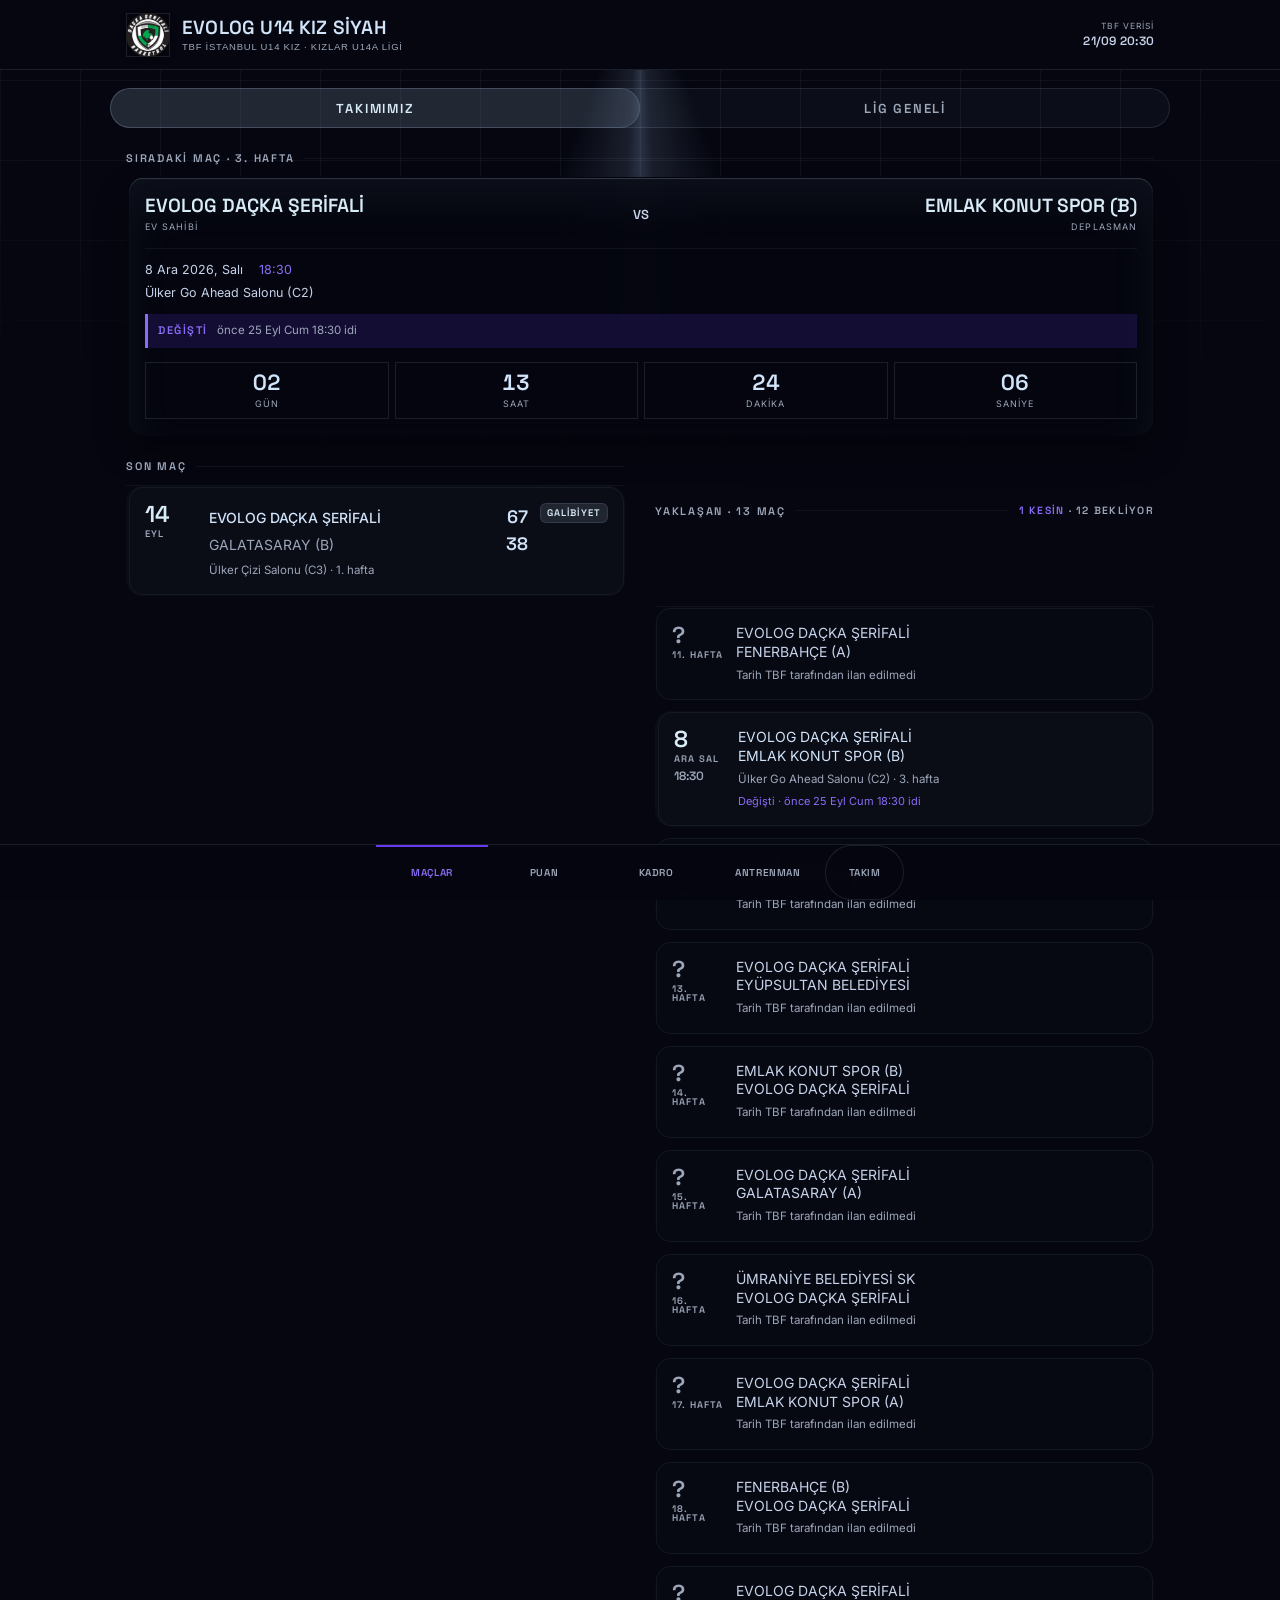
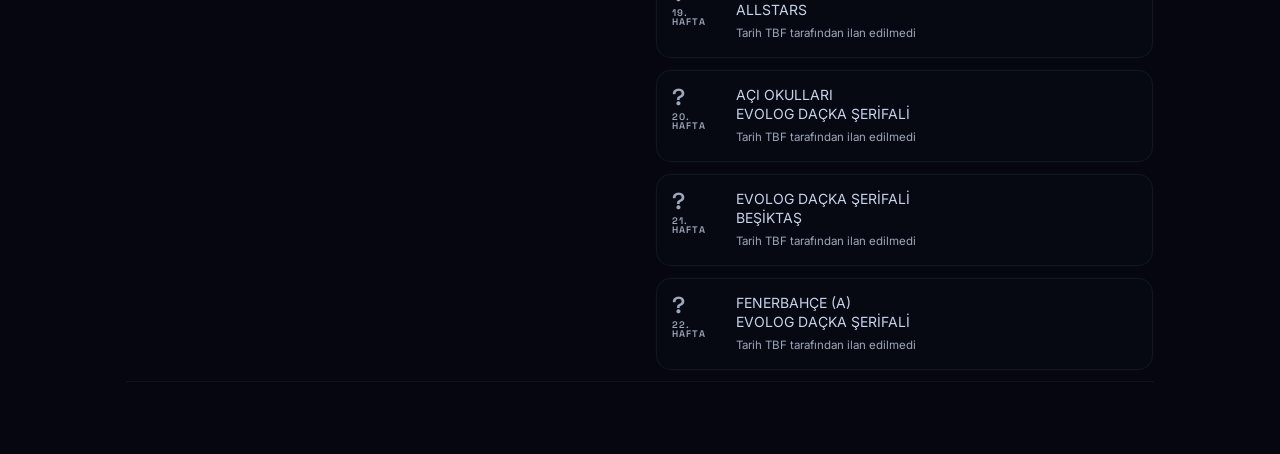
==== commit 4e367f37: "Duyuru: tam metin uygulamada okunsun Veliler antrenörün duyurusunu telefonda kesik görüyor ve geri d" ====
--- a/evolog/index.html
+++ b/evolog/index.html
@@ -4,7 +4,7 @@
 <meta charset="UTF-8">
 <meta name="robots" content="noindex, nofollow">
   <meta name="viewport" content="width=device-width, initial-scale=1, viewport-fit=cover">
-<meta name="theme-color" content="#0f1e1c">
+<meta name="theme-color" content="#05060f">
 <meta name="description" content="Evolog U14 Kız Siyah Basketbol Takımı — kadro, fikstür, puan durumu ve antrenman programı">
 <meta name="apple-mobile-web-app-capable" content="yes">
 <meta name="apple-mobile-web-app-status-bar-style" content="black-translucent">
@@ -16,7 +16,9 @@
 <link rel="preconnect" href="https://fonts.googleapis.com">
 <link rel="preconnect" href="https://fonts.gstatic.com" crossorigin>
 <link href="https://fonts.googleapis.com/css2?family=Barlow:wght@400;500;700&family=Barlow+Condensed:wght@400;600&display=swap" rel="stylesheet">
+<link rel="stylesheet" href="https://fonts.googleapis.com/css2?family=Inter:wght@400;500;600;700&family=Space+Grotesk:wght@400;500&family=JetBrains+Mono:wght@400&display=swap">
 <link rel="stylesheet" href="styles.css">
+<link rel="stylesheet" href="skin.css">
 </head>
 <body>
 
@@ -36,6 +38,7 @@
 <main class="wrap">
   <section class="panel" id="panel-maclar" role="tabpanel" aria-labelledby="tab-maclar">
     <div id="matchNotice"></div>
+    <div id="duyuruSlot"></div>
     <div id="iosHint"></div>
 
     <div class="seg" role="tablist" aria-label="Maç görünümü">
@@ -98,6 +101,18 @@
   <iframe id="coachFrame" title="Antrenör paneli" src="about:blank"></iframe>
 </div>
 
+<!-- Duyurular: antrenorun gonderdigi TAM metin. Telefon bildirimi kesiyor
+     (Android kapali bildirimde ~2 satir) ve bildirim kapatilinca metin
+     kayboluyordu; buradan her zaman okunabilir. Bildirimdeki ?duyuru=1
+     bu katmani dogrudan acar. -->
+<div class="cpanel" id="duyuruPanel" hidden>
+  <header class="ch">
+    <strong>Duyurular</strong>
+    <button class="pclose" id="duyuruClose" aria-label="Kapat">✕</button>
+  </header>
+  <div class="dlist" id="duyuruListe"></div>
+</div>
+
 <div class="toast" id="toast" role="status" aria-live="polite" hidden></div>
 
 <nav class="tabbar" role="tablist" aria-label="Bölümler">
--- a/evolog/styles.css
+++ b/evolog/styles.css
@@ -279,6 +279,13 @@
   font-family: var(--display); font-size: 14px; color: var(--chalk-dim); width: 24px; }
 table.box th:nth-child(2), table.box td:nth-child(2) { text-align: left; }
 table.box td.pts { color: var(--amber); font-weight: 700; }
+/* Sahaya çıktı yıldızı. Adın SAĞINDA, adın kendisinden küçük ve daha
+   sönük: bilgiyi verir ama okunan şey hep isim kalır. Satırın tamamı
+   `.oynamadi` ise TBF kadroya yazmış ama oyuncu hiç girmemiş demektir;
+   o satır bir kademe geri çekiliyor. */
+table.box .pstar { font-style: normal; font-size: 10px; margin-left: 5px;
+  color: var(--amber); vertical-align: 1px; }
+table.box tr.oynamadi td { color: var(--chalk-faint); }
 table.box + .box-title { margin-top: 18px; }
 
 /* ---------------------------------------------------------- puan durumu */
@@ -994,3 +1001,41 @@
   text-transform: uppercase; color: var(--muted); margin: 18px 0 8px; }
 .eyebrow::after { display: none; }
 .shint { font-size: 11.5px; color: var(--muted); line-height: 1.6; margin-top: 10px; }
+
+/* ---------- Haftalık program: izin, boş ve maç günleri ---------------- */
+/* Haftanın yedi günü de yazılır. Veli "o gün bos mu, izin mi, maç mı"
+   diye tahmin etmek zorunda kalmasın diye her gün açık bir durum taşır. */
+.tr.off .hh { color: var(--muted); font-size: 12px; letter-spacing: .08em; }
+.tr.off .day { color: var(--muted); }
+.tr .sub .dim { color: var(--muted); }
+.tr.mac { box-shadow: inset 3px 0 0 var(--amber); }
+.tr .macet {
+  color: var(--amber);
+  letter-spacing: .06em;
+}
+
+/* Sol ray artık günün durumunu anlatır: antrenman ve maç günü vurgulu,
+   izin günü sönük, boş gün raysız. Yedi gün birden listelendiği için
+   her satırda duran sabit ray anlamını yitiriyordu. */
+.tr.off { border-left-color: var(--line-dash); }
+.tr.mac { border-left-width: 3px; border-left-color: var(--amber); }
+.tr.mac .macet { font-weight: 700; }
+
+
+/* ---------------------------------------------------------------- duyurular */
+/* Ana ekrandaki kart en son duyuruyu TAM gosterir; bildirimde kesilen metin
+   burada butun okunur. Birden fazla duyuru varsa alttaki bag katmani acar. */
+.duyuru { border: 1px solid var(--line); border-left: 3px solid var(--amber);
+  border-radius: 10px; padding: 12px 14px; margin: 0 0 12px; background: var(--ink-2, transparent); }
+.duyuru .ust { display: flex; align-items: baseline; gap: 8px; margin-bottom: 4px; }
+.duyuru .et { font-family: var(--display); font-size: 11px; letter-spacing: .1em;
+  text-transform: uppercase; color: var(--amber); }
+.duyuru .z { margin-left: auto; font-size: 11px; color: var(--chalk-faint); }
+.duyuru .b { font-weight: 600; margin-bottom: 4px; }
+.duyuru .m { white-space: pre-wrap; overflow-wrap: anywhere; line-height: 1.55; }
+.duyuru .tumu { display: inline-block; margin-top: 8px; font-size: 13px;
+  color: var(--amber); background: none; border: 0; padding: 0; cursor: pointer; }
+
+.cpanel .dlist { flex: 1; overflow: auto; padding: 14px var(--gutter) 40px; }
+.cpanel .dlist .duyuru { margin-bottom: 14px; }
+.cpanel .dlist .bos { color: var(--chalk-faint); font-size: 14px; }
--- a/evolog/skin.css
+++ b/evolog/skin.css
@@ -0,0 +1,419 @@
+/* AuthKit giydirme katmani — DEMO.
+   Ana uygulamanin styles.css dosyasinin USTUNE yuklenir; yerlesimi
+   oradan alir, yalnizca gorunumu degistirir. Boylece ana uygulama
+   gelistikce demo kendiliginden takip eder, kopya bayatlamaz. */
+
+:root {
+  /* ------------------------------------------------------------------
+     AuthKit — "Frosted glass cathedral at midnight"
+     Ham token'lar: docs/tasarim-v2/03-tokens.css ile birebir.
+     Altta uygulamanin mevcut degisken adlari bu token'lara baglanir;
+     boylece isaretleme degismeden butun ekran yeniden giyinir.
+     ------------------------------------------------------------------ */
+
+  /* Ham palet */
+  --color-midnight-canvas: #05060f;
+  --color-steel-plate:     #2f343e;
+  --color-fog-veil:        #9da7ba;
+  --color-moon-mist:       #c7d3ea;
+  --color-frost-glow:      #d1e4fa;
+  --color-ice-highlight:   #d8ecf8;
+  --color-pure-white:      #ffffff;
+  --color-void-violet:     #663af3;
+  /* Mor METIN kademesi. #663af3 gece tuvalinde yalnizca 3.33:1 veriyor;
+     govde metni icin WCAG AA 4.5:1 ister, yani mor yazilar "gorunuyor ama
+     okunmuyor" oluyordu (gun haplari, saatler, aktif sekme etiketi).
+     Bir kademe acilmis hali her iki yonu birden kurtariyor:
+       #8b6cf7 gece tuvalinde 5.37:1  (mor METIN)
+       #05060f  #8b6cf7 uzerinde 5.37:1  (mor DOLGU uzerindeki koyu metin)
+     Mor DOLGU/ray/odak halkasi #663af3 olarak KALIR - kimlik degismiyor,
+     yalnizca "mor yaziya donustugu an" bir kademe aciliyor. */
+  --color-violet-ink:      #8b6cf7;
+  --color-gridline-blue:   #3f4959;
+  --gradient-ice-highlight: linear-gradient(0deg, #d8ecf8 0%, #98c0ef 100%);
+
+  /* Yuzeyler */
+  --surface-frosted-glass: rgba(186, 214, 247, .03);
+  --surface-deep-glass:    rgba(5, 6, 15, .97);
+  --luminous-fill:         rgba(199, 211, 234, .12);
+
+  /* Sistemin kenar dili: solid cizgi yok, 1px inset saç teli */
+  --hairline: rgba(186, 215, 247, .12);
+  --hairline-soft: rgba(186, 215, 247, .06);
+  --edge-inset:   inset 0 0 0 1px rgba(186, 215, 247, .12);
+  --edge-inset-2: inset 0 0 0 1px rgba(186, 214, 247, .06);
+
+  /* Yukseklik: drop-shadow degil, inset frost + yumusak hale */
+  --lift-card: inset 0 1px 1px rgba(199, 211, 234, .12),
+               inset 0 24px 48px rgba(199, 211, 234, .05),
+               0 24px 32px rgba(6, 6, 14, .7);
+  --lift-modal: inset 0 1px 1px rgba(216, 236, 248, .2),
+                inset 0 24px 48px rgba(168, 216, 245, .06),
+                0 16px 32px rgba(0, 0, 0, .3);
+  --halo: 0 0 6px rgba(186, 207, 247, .32), 0 0 12px rgba(238, 186, 247, .24);
+
+  /* Yaricap aileleri — karistirilmaz */
+  --r-card: 16px;
+  --r-badge: 6px;
+  --r-input: 6px;
+  --r-button: 999px;
+  --r-icon: 9999px;
+
+  /* ---- Uygulamanin mevcut degisken adlari bu palete baglanir ---- */
+
+  /* Zemin */
+  --ink:        var(--color-midnight-canvas);
+  --ink-raised: var(--surface-frosted-glass);
+  --ink-bar:    var(--surface-deep-glass);
+  --ink-2:      var(--surface-frosted-glass);
+  --ink-3:      var(--surface-frosted-glass);
+
+  /* Metin: Ice Highlight -> Frost Glow -> Moon Mist -> Fog Veil */
+  --paper:       var(--color-frost-glow);
+  --paper-2:     var(--color-moon-mist);
+  --muted:       var(--color-fog-veil);
+  --muted-deep:  var(--color-fog-veil);
+  --chalk:       var(--color-frost-glow);
+  --chalk-dim:   var(--color-moon-mist);
+  --chalk-faint: var(--color-fog-veil);
+
+  /* Tek kromatik aksan. Sistemde violet yalnizca birincil eylemin rengi;
+     burada "kesin olan / aktif olan" isareti o role karsilik geliyor. */
+  --amber:      var(--color-violet-ink);
+  --amber-wash: rgba(102, 58, 243, .16);
+  --amber-line: rgba(102, 58, 243, .60);
+  --amber-dim:  rgba(102, 58, 243, .16);
+
+  /* Durum renkleri: "ek kromatik aksan yok" kurali geregi yesil/kirmizi
+     yerine parlaklik kademesi. Galibiyet one cikar, maglubiyet geri cekilir. */
+  --win:  var(--color-ice-highlight);
+  --loss: var(--color-fog-veil);
+
+  /* Cizgi */
+  --line:      var(--hairline);
+  --line-soft: var(--hairline-soft);
+  --line-dash: rgba(186, 215, 247, .24);
+  --hatch: repeating-linear-gradient(135deg,
+             transparent 0 7px, rgba(186, 215, 247, .03) 7px 14px);
+
+  /* Tipografi — lisansli yuz yerine ikameler:
+     aeonikPro -> Space Grotesk, Untitled Sans -> Inter, dotDigital -> JetBrains Mono */
+  --display: "Space Grotesk", ui-sans-serif, system-ui, sans-serif;
+  --body:    "Inter", ui-sans-serif, system-ui, -apple-system, sans-serif;
+  --eyebrow-font: "JetBrains Mono", ui-monospace, SFMono-Regular, monospace;
+
+  /* Olcu — kaynak masaustu tanitim sayfasi (120px bolum araligi, 48px display).
+     390px'lik yogun bir arac ekraninda ritim asagi olceklendi. */
+  --gutter:   16px;
+  --pad-card: 16px;
+  --gap-row:  10px;
+  --row-h:    44px;
+  --radius:   var(--r-card);
+  --edge:     3px;
+  --rail:     52px;
+  --tabbar:   56px;
+  --sec-gap:  40px;      /* kaynakta 120px */
+  --safe-b: env(safe-area-inset-bottom, 0px);
+  --safe-t: env(safe-area-inset-top, 0px);
+}
+
+/* ====================================================================
+   AuthKit giydirme katmanı
+   Token'ların ifade edemediği sistem kuralları. Mevcut yerleşim
+   korunur; yalnızca yüzey, kenar, yarıçap ve tipografi dili değişir.
+   ==================================================================== */
+
+/* --- Zemin: gece tuvali + blueprint grid + tepede konik spot --------- */
+body {
+  background: var(--color-midnight-canvas);
+  position: relative;
+}
+body::before {
+  content: "";
+  position: fixed; inset: 0; z-index: 0; pointer-events: none;
+  background-image:
+    linear-gradient(to right, rgba(186,215,247,.06) 1px, transparent 1px),
+    linear-gradient(to bottom, rgba(186,215,247,.06) 1px, transparent 1px);
+  background-size: 80px 80px;
+  -webkit-mask-image: radial-gradient(ellipse 120% 70% at 50% 0%, #000 35%, transparent 78%);
+          mask-image: radial-gradient(ellipse 120% 70% at 50% 0%, #000 35%, transparent 78%);
+}
+body::after {
+  content: "";
+  position: fixed; top: 0; left: 0; right: 0; height: 320px;
+  z-index: 0; pointer-events: none;
+  background: conic-gradient(at 50% -12%,
+      transparent 44%, rgba(124,145,182,.18) 49%,
+      rgba(124,145,182,.32) 50%, rgba(124,145,182,.18) 51%, transparent 56%);
+}
+/* Dekoratif katmanlar (body::before / body::after) z-index:0'da duruyor;
+   icerik onlarin ustunde kalmali.
+
+   DIKKAT - `position` BURADA YAZILMAZ. Onceki surum bu secicilere toptan
+   `position: relative` veriyordu ve .tabbar'in styles.css'teki
+   `position: fixed` kuralini eziyordu: alt sekme cubugu ekranin altina
+   sabitlenmek yerine sayfayla birlikte kayiyor, ancak en asagi inilince
+   gorunuyordu. .topbar (sticky), .tabbar (fixed), .overlay (fixed) ve
+   .toast (fixed) zaten konumlandirilmis.
+
+   Z-INDEX'E DE DOKUNULMAZ. Onceki surum hepsini `z-index: 1` yapiyordu;
+   DOM sirasi overlay -> toast -> tabbar oldugu icin alt cubuk, acilan
+   katmanlarin ve bildirim balonunun USTUNE biniyordu. styles.css'teki
+   tasarlanmis sira korunmali: topbar 20 < tabbar 30 < toast 60 <
+   cpanel 70 < overlay 80 - hepsi zaten dekoratif katmanin (0) ustunde.
+   Geriye yalnizca konumlandirilmamis `main` kaliyor. */
+main { position: relative; z-index: 1; }
+
+/* --- Kenar dili: solid çizgi yok, her yerde 1px inset hairline ------- */
+.nextcard, .event, .note, .blank, .tile, .venuelist .tv,
+.box, .periods, .stbl, .badge, .seg, .agetab, .pl, .ss, .ts2 {
+  border-color: transparent !important;
+}
+.nextcard, .tile, .box, .periods, .venuelist .tv {
+  background: var(--surface-frosted-glass);
+  border-radius: var(--r-card);
+  box-shadow: var(--lift-card);
+  padding: var(--pad-card);
+}
+
+/* --- Kartlar cam levha: sıradaki maç / antrenman ------------------- */
+.nextcard {
+  background: var(--surface-deep-glass);
+  box-shadow: var(--lift-modal);
+  padding: 18px 16px 16px;
+}
+.nc-tn { color: var(--color-ice-highlight); }
+.nc-vs, .nc-venue, .nc-meta { color: var(--color-moon-mist); }
+
+/* Geri sayım: rakamlar cam hücrelerde */
+.clock { gap: 6px; background: none; border: 0; }
+.tick {
+  background: rgba(186,214,247,.06);
+  box-shadow: var(--edge-inset);
+  border-radius: var(--r-badge);
+  border: 0;
+}
+.tick .n { color: var(--color-ice-highlight); }
+.tick .unit { color: var(--color-fog-veil); }
+
+/* --- Eyebrow: ortalanmış, iki yanı solan çizgi --------------------- */
+.eyebrow {
+  font-family: var(--eyebrow-font);
+  font-size: 11px;
+  font-weight: 400;
+  letter-spacing: .10em;
+  text-transform: uppercase;
+  color: var(--color-moon-mist);
+  display: flex; align-items: center; gap: 12px;
+  margin: var(--sec-gap) 0 14px;
+}
+.eyebrow::before, .eyebrow::after {
+  content: ""; flex: 1; height: 1px;
+}
+.eyebrow::before { background: linear-gradient(to right, transparent, var(--hairline)); }
+.eyebrow::after  { background: linear-gradient(to left,  transparent, var(--hairline)); }
+main .panel > .eyebrow:first-of-type,
+main .sec:first-child .eyebrow { margin-top: 18px; }
+
+/* --- Başlık: Skywash gradyan, ağırlık 500, asla 600+ --------------- */
+.topbar h1 {
+  font-family: var(--display);
+  font-weight: 500;
+  letter-spacing: -.01em;
+  background: var(--gradient-ice-highlight);
+  -webkit-background-clip: text; background-clip: text;
+  -webkit-text-fill-color: transparent; color: transparent;
+}
+.topbar .sub { color: var(--color-fog-veil); letter-spacing: .08em; }
+
+/* --- Fikstür satırları: cam levha, kesin olan violet rayla ---------- */
+.event {
+  background: var(--surface-frosted-glass);
+  border-radius: var(--r-card);
+  box-shadow: var(--edge-inset-2);
+  margin-bottom: var(--gap-row);
+  overflow: hidden;
+}
+.event.ours, .event.hw, .event.aw {
+  box-shadow: var(--edge-inset), inset 3px 0 0 var(--color-void-violet);
+}
+.event--tbd { background: rgba(186,214,247,.015); }
+.ev-date .dd { color: var(--color-ice-highlight); }
+.ev-date .mm, .ev-date .hh { color: var(--color-fog-veil); }
+.ev-team .nm { color: var(--color-frost-glow); }
+.ev-team .sc { color: var(--color-ice-highlight); }
+.ev-sub, .event-note { color: var(--color-fog-veil); }
+.ev-chg { color: var(--color-violet-ink); }
+
+/* Galibiyet/mağlubiyet: ek renk yok, parlaklık kademesi */
+.win  { color: var(--color-ice-highlight) !important; }
+.loss { color: var(--color-fog-veil) !important; }
+
+/* --- Rozetler ve düğmeler: yarıçap aileleri karışmaz --------------- */
+.badge, .tag {
+  border-radius: var(--r-badge);
+  background: var(--luminous-fill);
+  color: var(--color-frost-glow);
+  box-shadow: var(--edge-inset);
+  border: 0;
+}
+.seg, .agetab, button.seg, .tgl, .pick {
+  border-radius: var(--r-button);
+  background: rgba(186,214,247,.06);
+  box-shadow: var(--edge-inset);
+  border: 0;
+  color: var(--color-pure-white);
+}
+.seg[aria-selected="true"], .agetab[aria-selected="true"], .seg.on, .pick.on {
+  background: rgba(186,214,247,.12);
+  color: var(--color-ice-highlight);
+}
+.agebadge {
+  border-radius: var(--r-button);
+  background: var(--luminous-fill);
+  box-shadow: var(--edge-inset);
+  color: var(--color-frost-glow);
+}
+input, select, textarea {
+  border-radius: var(--r-input) !important;
+  background: rgba(199,211,234,.06) !important;
+  color: var(--color-pure-white) !important;
+  box-shadow: var(--edge-inset);
+  border: 0 !important;
+}
+input::placeholder { color: rgba(199,211,234,.6); }
+input:focus, select:focus, textarea:focus {
+  box-shadow: inset 0 0 0 1px rgba(186,215,247,.24);
+  outline: none;
+}
+
+/* --- Tablolar: satır ayracı saç teli ------------------------------- */
+.stbl, .box { background: var(--surface-frosted-glass); }
+.strow, .sthead, table.box tr { border-color: var(--hairline-soft) !important; }
+.sthead, table.box th { color: var(--color-fog-veil); }
+.strow.ours { background: rgba(102,58,243,.14); }
+.strow.ours .rk, .strow.ours .pts { color: var(--color-violet-ink); }
+.tm { color: var(--color-frost-glow); }
+
+/* --- Kadro / antrenman satırları ----------------------------------- */
+.pl, .ss, .ts2 {
+  border-bottom: 1px solid var(--hairline-soft);
+  border-radius: 0;
+}
+.pl .no { color: var(--color-violet-ink); font-family: var(--display); font-weight: 500; }
+.pl .nm, .ss .nm { color: var(--color-frost-glow); }
+.pl .meta, .pl .yr, .ss .role { color: var(--color-fog-veil); }
+.ts2.bugun, .ts2.today { box-shadow: inset 3px 0 0 var(--color-void-violet); }
+
+/* --- Uyarı / boş durum --------------------------------------------- */
+.note {
+  border-radius: var(--r-card);
+  background: rgba(186,214,247,.04);
+  box-shadow: var(--edge-inset);
+  border-left: 0;
+  color: var(--color-moon-mist);
+}
+.note b { color: var(--color-ice-highlight); }
+.note.bad { box-shadow: inset 0 0 0 1px rgba(102,58,243,.35); }
+.note.bad b { color: var(--color-violet-ink); }
+.blank {
+  border: 0;
+  box-shadow: var(--edge-inset-2);
+  border-radius: var(--r-card);
+  background: rgba(186,214,247,.02);
+  color: var(--color-fog-veil);
+}
+
+/* --- Alt sekme çubuğu: cam, aktif olan violet ---------------------- */
+.tabbar {
+  background: var(--surface-deep-glass);
+  border-top: 1px solid var(--hairline);
+  backdrop-filter: blur(16px);
+}
+.tabbar button { color: var(--color-fog-veil); }
+.tabbar button[aria-selected="true"] { color: var(--color-violet-ink); }
+.tabbar button[aria-selected="true"]::before { background: var(--color-void-violet); }
+
+/* --- Arma: dairesel ikon kabı -------------------------------------- */
+.crest { border-radius: var(--r-icon); box-shadow: var(--edge-inset); }
+
+/* --- Erişilebilirlik: odak violet ---------------------------------- */
+:focus-visible { outline: 2px solid var(--color-void-violet); outline-offset: 2px; }
+
+@media (prefers-reduced-motion: reduce) { * { animation: none !important; transition: none !important; } }
+
+
+/* --- Düzeltmeler: sistem kurallarına aykırı kalan iki yer -------------- */
+
+/* Segment kontrolü: violet dolgu yalnızca birincil eylemin hakkı.
+   Aktif segment buzlu cam kademesiyle ayrışır, renkle değil. */
+.seg button,
+.ctabs .seg button {
+  background: transparent;
+  color: var(--color-fog-veil);
+  border-radius: var(--r-button);
+  border: 0;
+}
+.seg button[aria-selected="true"],
+.seg button.on,
+.ctabs .seg button[aria-selected="true"] {
+  background: rgba(186, 214, 247, .12);
+  color: var(--color-ice-highlight);
+  box-shadow: var(--edge-inset);
+}
+.seg { background: rgba(186,214,247,.04); box-shadow: var(--edge-inset); border-radius: var(--r-button); }
+
+/* Sonuç rozeti: "ek kromatik aksan yok" kuralı yeşil/kırmızıyı dışarıda
+   bırakıyor. Galibiyet parlaklıkla öne çıkar, mağlubiyet geri çekilir;
+   zemin her ikisinde de aynı buzlu dolgu. */
+.badge.win, .badge.loss, .tag.w, .tag.l {
+  background: var(--luminous-fill) !important;
+  box-shadow: var(--edge-inset);
+  border: 0;
+}
+.badge.win, .tag.w {
+  color: var(--color-ice-highlight) !important;
+  font-weight: 600;
+}
+.badge.loss, .tag.l {
+  color: var(--color-fog-veil) !important;
+  font-weight: 400;
+}
+
+/* Alt çubuk: takım rozeti sekme etiketine girmesin. Dairesel ikon kabı
+   yarıçapı yalnızca gerçek ikon kaplarına ait; bu bir etiket, hap olmalı. */
+.agebadge {
+  border-radius: var(--r-button);
+  padding: 3px 9px;
+  font-size: 11px;
+  white-space: nowrap;
+}
+.tabbar button { min-width: 0; }
+.tabbar button span,
+.tabbar button { font-size: 10px; letter-spacing: .06em; }
+
+/* ---------- Haftalık program: izin, boş ve maç günleri ---------------- */
+.tr.off .hh { color: var(--color-fog-veil); font-size: 12px; letter-spacing: .08em; }
+.tr.off .day { color: var(--color-fog-veil); }
+.tr .sub .dim { color: var(--color-fog-veil); }
+.tr.mac { box-shadow: var(--edge-inset), inset 3px 0 0 var(--color-void-violet); }
+.tr .macet { color: var(--color-violet-ink); letter-spacing: .06em; }
+
+.tr.off { border-left-color: var(--hairline) !important; }
+.tr.mac { border-left-color: var(--color-void-violet) !important; }
+.tr.mac .macet { font-weight: 700; }
+
+/* ---------- Açılan yarım sayfa: okunur olmalı ------------------------- */
+/* styles.css `.psheet` için `--ink-raised` kullanıyor; bu skin onu %3 opak
+   frosted-glass'a bağladığı için (rgba(186,214,247,.03)) panel neredeyse
+   görünmez oluyordu: arkadaki fikstür listesi "Takım" sayfasının yazılarının
+   içinden geçiyor, metin okunmuyordu. Çubuklarla aynı derin cam kademesine
+   çekiliyor - dil korunuyor, okunurluk geliyor. */
+.psheet {
+  background: var(--surface-deep-glass);
+  -webkit-backdrop-filter: blur(20px);
+          backdrop-filter: blur(20px);
+}
+/* Sayfanın arkası da biraz koyulaşsın; aksi halde %97 opak panelin kenarında
+   arkadaki liste hâlâ göz yoruyor. */
+.overlay { background: rgba(2, 3, 10, .82); }
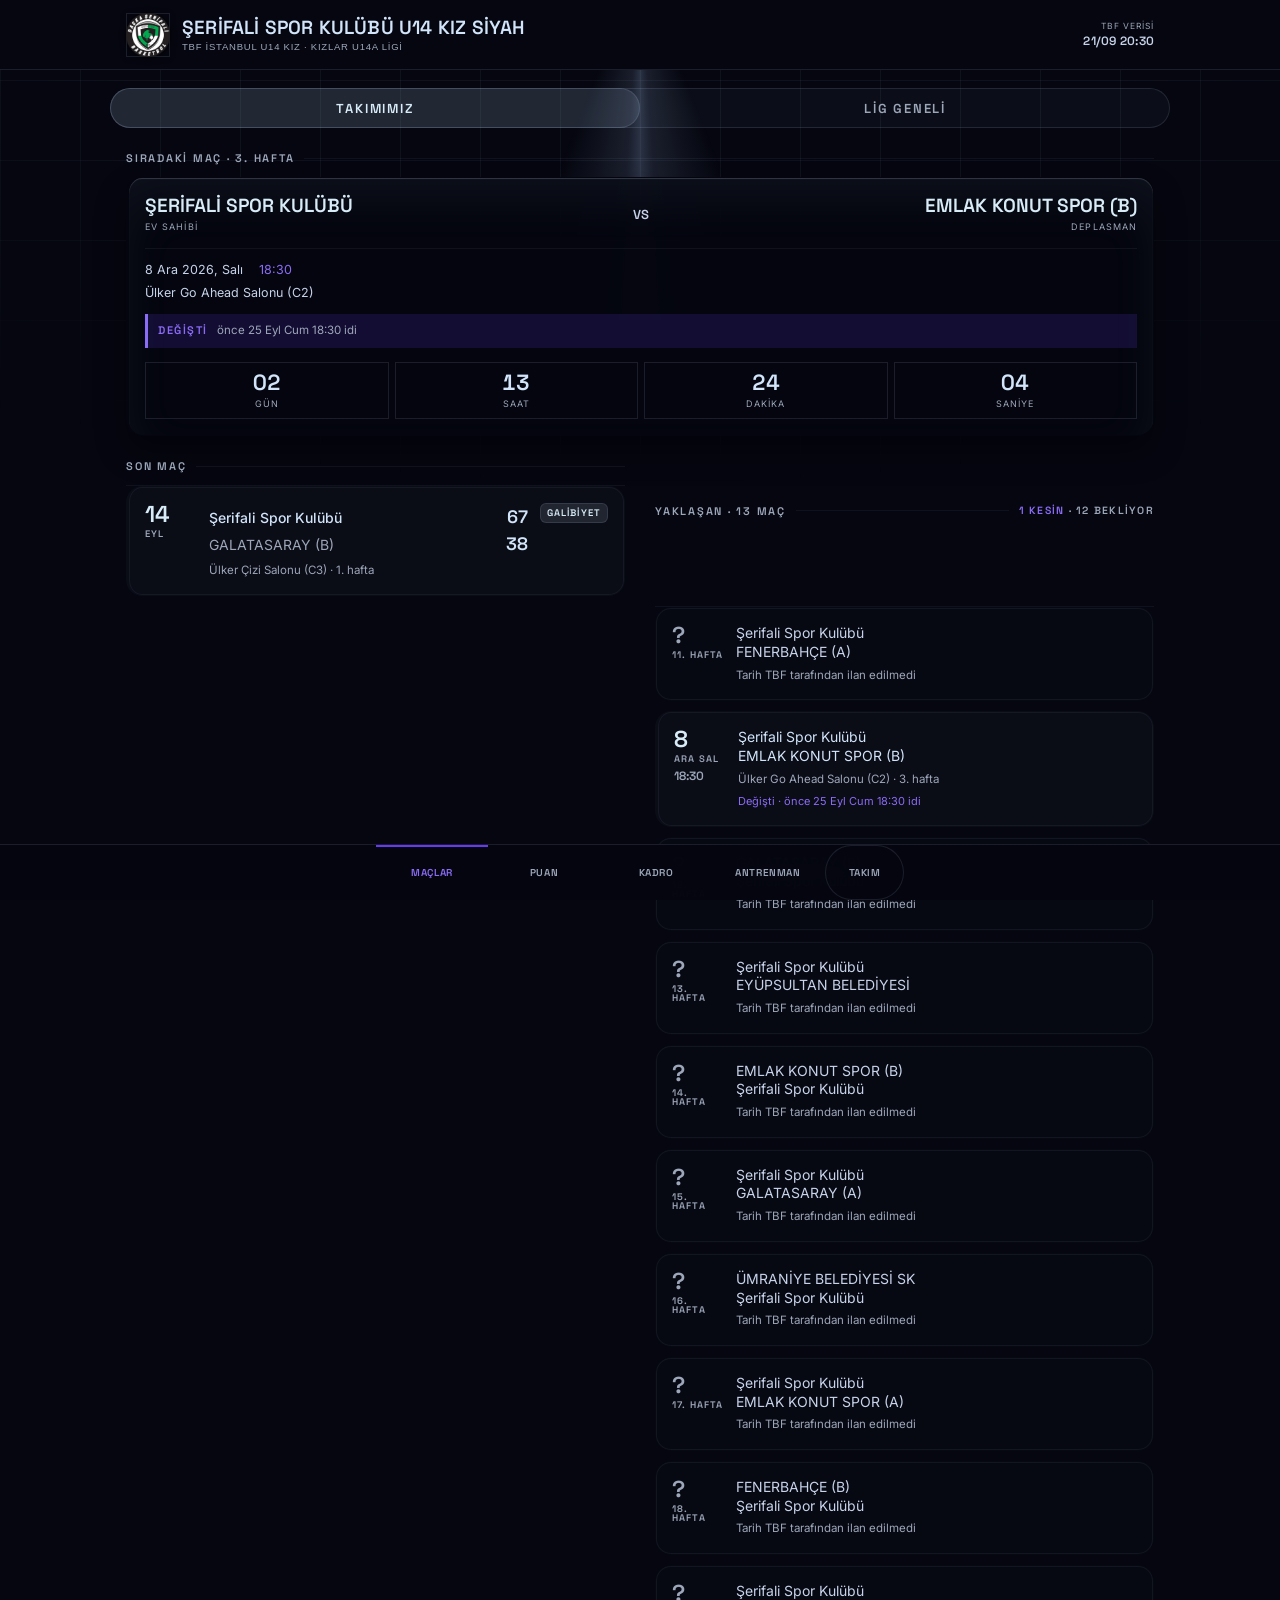
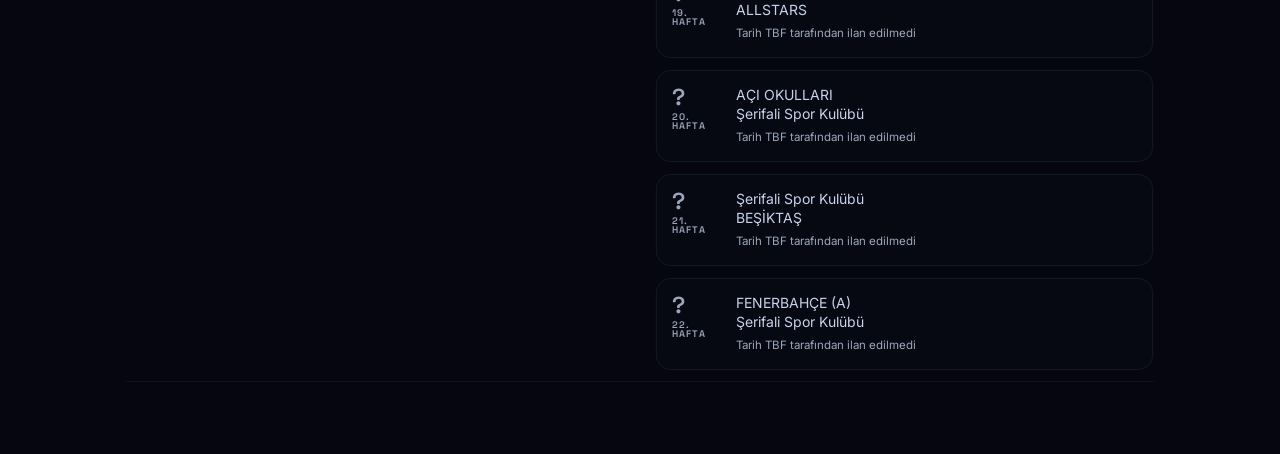
==== commit 2db28710: "Kulüp adı "Şerifali Spor Kulübü"; antrenör ekranları eski yeşil temada kalmıştı KULÜP ADI TBF'de ve " ====
--- a/evolog/index.html
+++ b/evolog/index.html
@@ -5,11 +5,11 @@
 <meta name="robots" content="noindex, nofollow">
   <meta name="viewport" content="width=device-width, initial-scale=1, viewport-fit=cover">
 <meta name="theme-color" content="#05060f">
-<meta name="description" content="Evolog U14 Kız Siyah Basketbol Takımı — kadro, fikstür, puan durumu ve antrenman programı">
+<meta name="description" content="Şerifali Spor Kulübü U14 Kız Siyah Basketbol Takımı — kadro, fikstür, puan durumu ve antrenman programı">
 <meta name="apple-mobile-web-app-capable" content="yes">
 <meta name="apple-mobile-web-app-status-bar-style" content="black-translucent">
-<meta name="apple-mobile-web-app-title" content="Evolog U14 Siyah">
-<title>Evolog U14 Kız Siyah</title>
+<meta name="apple-mobile-web-app-title" content="Şerifali U14 Siyah">
+<title>Şerifali Spor Kulübü U14 Kız Siyah</title>
 <link rel="manifest" href="manifest.webmanifest">
 <link rel="icon" href="icon.svg" type="image/svg+xml">
 <link rel="apple-touch-icon" href="icon-192.png">
@@ -25,7 +25,7 @@
 <header class="topbar">
   <div class="wrap">
     <button type="button" class="home" id="homeBtn" aria-label="Başa dön">
-      <img class="crest" src="logo.png" alt="Evolog Şerifali Spor Kulübü" width="44" height="44">
+      <img class="crest" src="logo.png" alt="Şerifali Spor Kulübü" width="44" height="44">
       <span>
         <span class="h1" id="teamName">Evolog U14 Kız Siyah</span>
         <span class="sub" id="leagueLabel">TBF İstanbul U14 Kız</span>
--- a/evolog/styles.css
+++ b/evolog/styles.css
@@ -1039,3 +1039,40 @@
 .cpanel .dlist { flex: 1; overflow: auto; padding: 14px var(--gutter) 40px; }
 .cpanel .dlist .duyuru { margin-bottom: 14px; }
 .cpanel .dlist .bos { color: var(--chalk-faint); font-size: 14px; }
+
+/* ---------- Duyuru: ana ekranda şerit, tam metin katmanda --------------- */
+/* Tam metin ana ekranda duruyordu ve uzun duyuru bütün ekranı aşağı itiyordu.
+   Ana ekranda yalnızca okunmamış duyuru için tek satırlık şerit var. */
+.duyuru-serit {
+  display: flex; align-items: stretch; gap: 1px;
+  border: 1px solid var(--line); border-left: 3px solid var(--amber);
+  background: var(--amber-wash); margin-bottom: 10px;
+}
+.duyuru-serit .ds-ac {
+  flex: 1; min-width: 0; text-align: left; background: none; border: 0;
+  color: inherit; font: inherit; padding: 9px 10px; cursor: pointer;
+  display: flex; flex-direction: column; gap: 2px;
+}
+.duyuru-serit .ds-et {
+  font-family: var(--display); font-size: 10.5px; letter-spacing: .1em;
+  text-transform: uppercase; color: var(--amber);
+}
+.duyuru-serit .ds-oz {
+  font-size: 13px; color: var(--paper);
+  overflow: hidden; text-overflow: ellipsis; white-space: nowrap;
+}
+.duyuru-serit .ds-ok {
+  flex: 0 0 auto; background: none; border: 0; border-left: 1px solid var(--line);
+  color: var(--muted); font-family: var(--display); font-size: 11px;
+  letter-spacing: .06em; text-transform: uppercase; padding: 0 12px; cursor: pointer;
+}
+.duyuru-serit .ds-ok:active { color: var(--paper); }
+
+/* Katmandaki okunmuş duyurular geri çekilir ama kaybolmaz. */
+.duyuru.okundu { border-left-color: var(--line-dash); opacity: .72; }
+.dlist .dokundu {
+  display: block; width: 100%; margin-top: 12px; padding: 11px;
+  background: none; border: 1px solid var(--line); color: var(--paper);
+  font-family: var(--display); font-size: 12px; letter-spacing: .08em;
+  text-transform: uppercase; cursor: pointer;
+}
--- a/evolog/skin.css
+++ b/evolog/skin.css
@@ -417,3 +417,19 @@
 /* Sayfanın arkası da biraz koyulaşsın; aksi halde %97 opak panelin kenarında
    arkadaki liste hâlâ göz yoruyor. */
 .overlay { background: rgba(2, 3, 10, .82); }
+
+/* Duyuru şeridi — AuthKit giydirmesi */
+.duyuru-serit {
+  border: 0; border-radius: var(--r-card);
+  background: rgba(102, 58, 243, .12);
+  box-shadow: var(--edge-inset), inset 3px 0 0 var(--color-void-violet);
+}
+.duyuru-serit .ds-et { color: var(--color-void-violet); }
+.duyuru-serit .ds-oz { color: var(--color-frost-glow); }
+.duyuru-serit .ds-ok { border-left: 1px solid var(--hairline); color: var(--color-fog-veil); }
+.duyuru.okundu { opacity: .7; }
+.dlist .dokundu {
+  border: 0; border-radius: var(--r-button);
+  background: rgba(186, 214, 247, .06); box-shadow: var(--edge-inset);
+  color: var(--color-pure-white);
+}
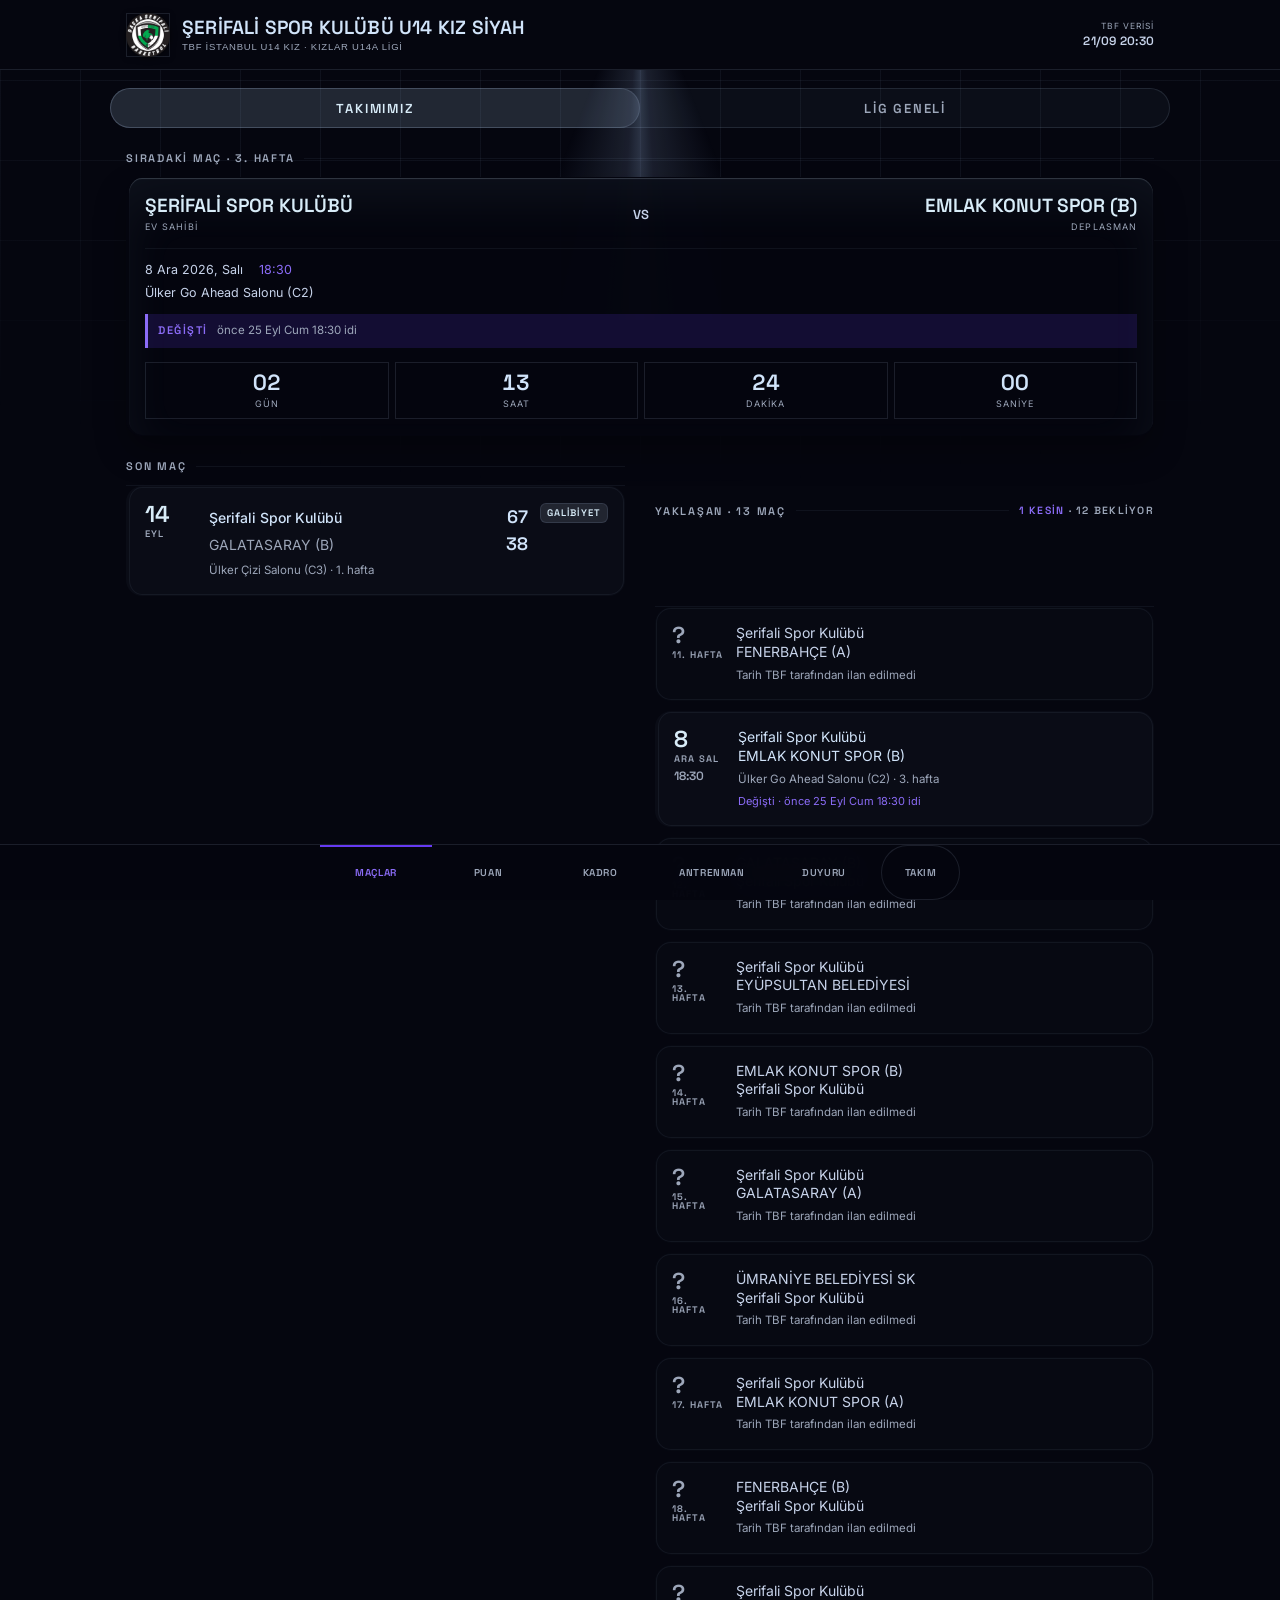
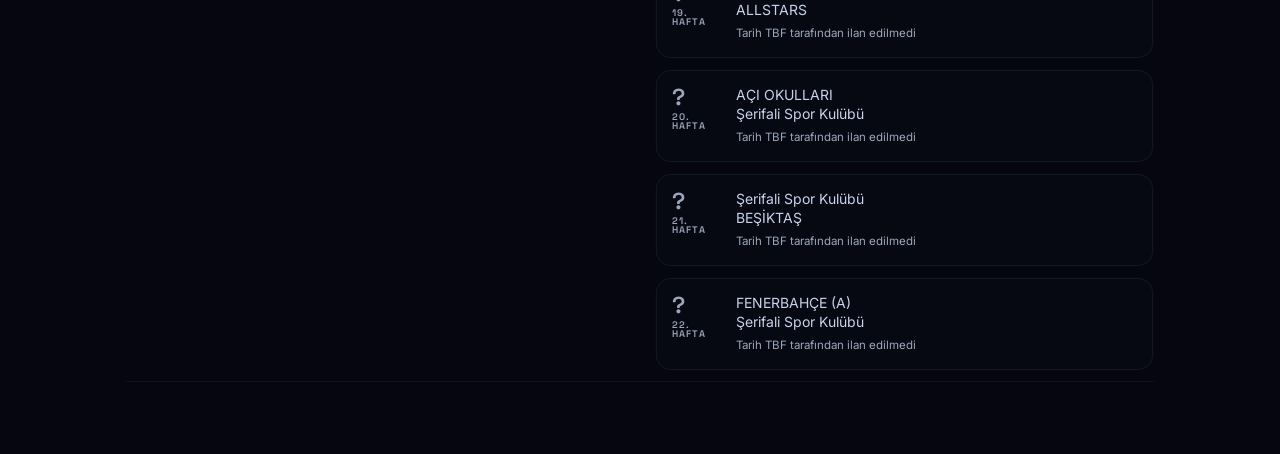
==== commit b457c9a8: "Duyurular: gelen her bildirim telefonda saklansin, silinebilsin Veli bildirimi kapatinca metin kaybo" ====
--- a/evolog/index.html
+++ b/evolog/index.html
@@ -132,6 +132,11 @@
     <svg viewBox="0 0 24 24" aria-hidden="true"><rect x="3" y="5" width="18" height="16" rx="1"/><path d="M3 10h18M8 3v4M16 3v4"/></svg>
     Antrenman
   </button>
+  <button type="button" id="tab-duyuru" class="duytab" aria-haspopup="dialog" aria-label="Duyurular">
+    <svg viewBox="0 0 24 24" aria-hidden="true"><path d="M18 8a6 6 0 0 0-12 0c0 7-3 8-3 8h18s-3-1-3-8M13.7 21a2 2 0 0 1-3.4 0"/></svg>
+    Duyuru
+    <span class="dbadge" id="duyuruRozet" hidden></span>
+  </button>
   <button type="button" id="tab-takim" class="agetab" aria-haspopup="dialog" aria-expanded="false"
           aria-label="Takım ve ayarlar">
     <span class="agebadge" id="ageBadge">U14</span>
@@ -139,6 +144,7 @@
   </button>
 </nav>
 
+<script src="duyuru-arsiv.js"></script>
 <script src="app.js"></script>
 </body>
 </html>
--- a/evolog/styles.css
+++ b/evolog/styles.css
@@ -369,7 +369,7 @@
 .tabbar {
   position: fixed; left: 0; right: 0; bottom: 0; z-index: 30;
   height: calc(var(--tabbar) + var(--safe-b)); padding-bottom: var(--safe-b);
-  display: grid; grid-template-columns: repeat(4, 1fr) 4.6rem;
+  display: grid; grid-template-columns: repeat(5, 1fr) 4.2rem;
   background: var(--ink-2); border-top: 1px solid var(--line);
 }
 /* Yas secici: cubugun sag ucunda, ayirici cizgiyle ayrilmis. */
@@ -389,6 +389,13 @@
   gap: 5px; cursor: pointer; padding: 0; position: relative;
 }
 .tabbar button svg { display: none; }   /* tasarim: yalnizca etiket */
+/* Alti sutun: dar telefonda (360px) "ANTRENMAN" 11px ile tasiyordu.
+   Barlow Condensed zaten dar; harf araligini kisip bir punto indiriyoruz. */
+@media (max-width: 430px) {
+  .tabbar { grid-template-columns: repeat(5, 1fr) 3.6rem; }
+  .tabbar button { font-size: 10px; letter-spacing: .03em; gap: 3px; }
+  .agebadge { font-size: 12px; padding: 3px 6px; }
+}
 .tabbar button[aria-selected="true"] { color: var(--amber); }
 .tabbar button[aria-selected="true"]::before {
   content: ""; position: absolute; top: 0; left: 0; right: 0; height: 2px; background: var(--amber);
@@ -694,7 +701,7 @@
 @media (min-width: 768px) {
   .wrap { max-width: 900px; }
   .tabbar {
-    grid-template-columns: repeat(4, minmax(0, 7rem)) 5rem;
+    grid-template-columns: repeat(5, minmax(0, 7rem)) 5rem;
     justify-content: center; gap: 0;
   }
   .tabbar button { font-size: 11px; }
@@ -1076,3 +1083,47 @@
   font-family: var(--display); font-size: 12px; letter-spacing: .08em;
   text-transform: uppercase; cursor: pointer;
 }
+
+/* ------------------------------------------------- duyuru sekmesi (alt bar) */
+/* Duyurular bir panel degil, tam ekran katman; sekme onu acar. Rozet
+   okunmamis sayisini tasir - veli uygulamayi actiginda kacirdigi duyuruyu
+   ariyor olmamali. */
+.tabbar .duytab { position: relative; }
+.tabbar .duytab.yeni { color: var(--amber); }
+.dbadge {
+  position: absolute; top: 5px; right: 8px; left: auto;
+  min-width: 16px; height: 16px; padding: 0 4px; box-sizing: border-box;
+  display: flex; align-items: center; justify-content: center;
+  font-family: var(--body); font-size: 10px; font-weight: 700; letter-spacing: 0;
+  line-height: 1; color: #14110b; background: var(--amber); border-radius: 9px;
+}
+.dbadge[hidden] { display: none; }
+
+/* Duyuru kartinda silme: veli KENDI telefonundan kaldirir, sunucudaki
+   kayda ve diger velilere dokunmaz. */
+.duyuru .dsil {
+  margin-left: 8px; background: none; border: 0; cursor: pointer;
+  color: var(--chalk-faint); font-size: 14px; line-height: 1;
+  padding: 2px 4px; border-radius: 4px;
+}
+.duyuru .dsil:hover, .duyuru .dsil:active { color: var(--amber); }
+.duyuru .ust { align-items: center; }
+.dlist .dgeri {
+  display: flex; align-items: center; gap: 10px; margin-bottom: 12px;
+  padding: 9px 12px; border: 1px dashed var(--line);
+  font-size: 13px; color: var(--chalk-dim);
+}
+.dlist .dgeri button {
+  margin-left: auto; background: none; border: 0; cursor: pointer;
+  font-family: var(--display); font-weight: 600; font-size: 13px;
+  letter-spacing: .08em; text-transform: uppercase; color: var(--amber);
+}
+
+/* Antrenor panelini acan satir: sagda "Sifreli >" yaziyordu, giris
+   yapilabilecegi anlasilmiyordu. Artik dugme gibi duruyor. */
+.srow .gir {
+  font-family: var(--display); font-weight: 600; font-size: 12px;
+  letter-spacing: .1em; text-transform: uppercase;
+  color: var(--amber); border: 1px solid var(--amber);
+  padding: 5px 12px; white-space: nowrap;
+}
--- a/evolog/skin.css
+++ b/evolog/skin.css
@@ -433,3 +433,24 @@
   background: rgba(186, 214, 247, .06); box-shadow: var(--edge-inset);
   color: var(--color-pure-white);
 }
+
+/* ---------- Duyuru sekmesi, silme ve giriş pili — AuthKit giydirmesi --- */
+/* Rozet dolgu violet üstünde beyaz: --amber burada violet-ink (#8b6cf7) ve
+   onun üstünde koyu metin okunmuyor. */
+.dbadge {
+  background: var(--color-void-violet);
+  color: #fff;
+  border-radius: var(--r-button);
+  box-shadow: 0 0 0 2px var(--surface-deep-glass);
+}
+.tabbar .duytab.yeni { color: var(--color-violet-ink); }
+.duyuru .dsil { color: var(--color-fog-veil); border-radius: var(--r-button); }
+.duyuru .dsil:hover, .duyuru .dsil:active { color: var(--color-violet-ink); }
+.dlist .dgeri { border: 1px dashed var(--hairline); border-radius: var(--r-card, 10px); }
+.dlist .dgeri button { color: var(--color-violet-ink); }
+.srow .gir {
+  color: var(--color-violet-ink);
+  border: 1px solid var(--amber-line);
+  border-radius: var(--r-button);
+  background: var(--amber-dim);
+}
